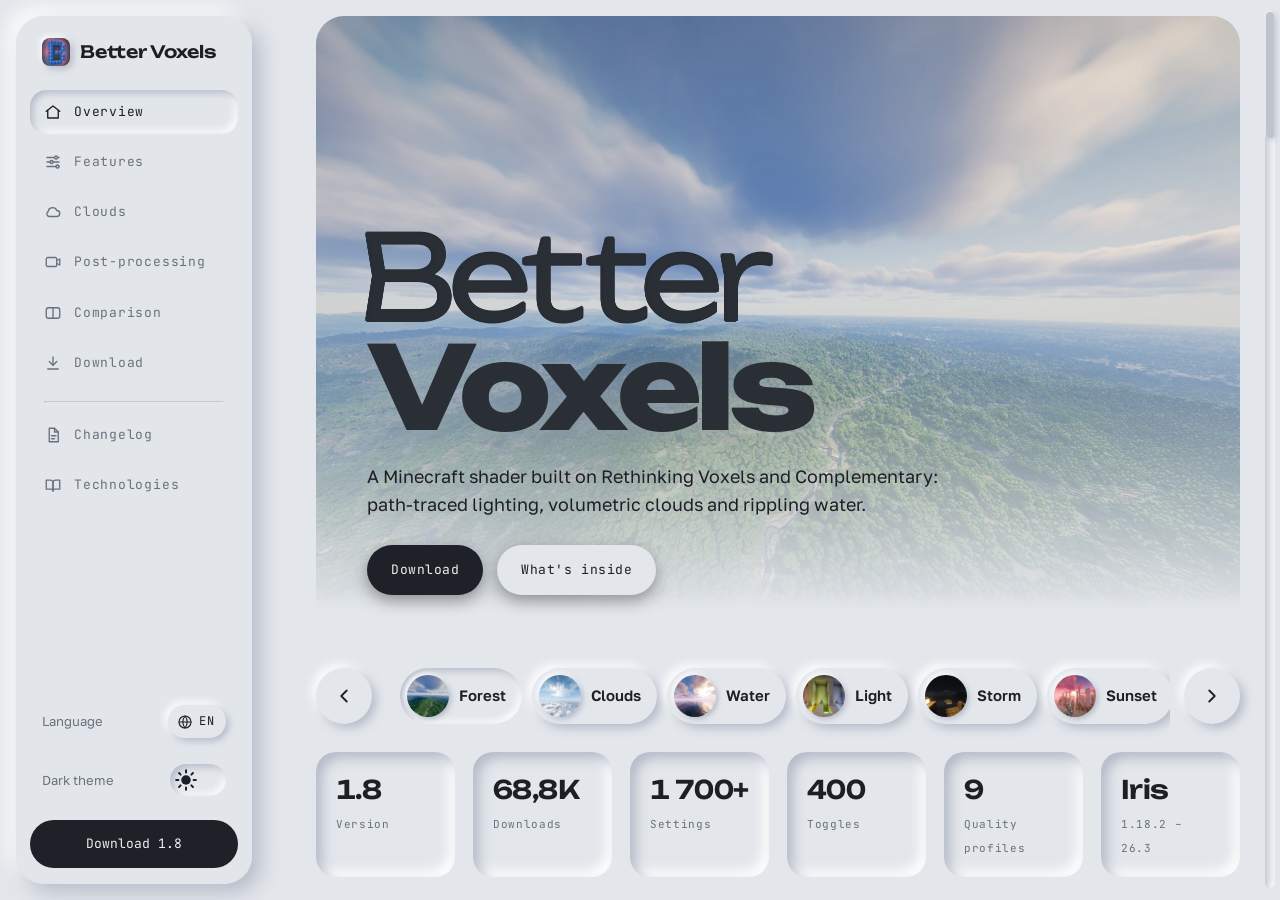
==== index.html @ 199f3e43 "Better Voxels website" ====
<!doctype html>
<html lang="ru">
<head>
<meta charset="utf-8">
<meta name="viewport" content="width=device-width,initial-scale=1,viewport-fit=cover">
<script>
/* a visitor who will get a translation: hide the page until i18n.js has swapped the text (no Russian flash) */
(function(){var l='';try{l=localStorage.getItem('bv-lang')||''}catch(e){}if(!l)l=(navigator.language||'ru').slice(0,2).toLowerCase();
if(['ru','uk','be','kk'].indexOf(l)<0){document.documentElement.classList.add('i18n-wait');setTimeout(function(){document.documentElement.classList.remove('i18n-wait')},2500)}})();
</script>
<style>html.i18n-wait body{visibility:hidden}</style>
<title>Better Voxels</title>
<style>
/* phones paint a blue box on every tap (Android Chrome tap highlight); the buttons already press in, so drop it */
html{-webkit-tap-highlight-color:transparent}
*{-webkit-tap-highlight-color:transparent}body{margin:0}img{max-width:100%}[hidden]{display:none!important}</style>
<!-- fonts are self-hosted (fonts/fonts.css, latin + cyrillic woff2): Google Fonts is not always reachable for visitors -->
<link rel="preload" href="fonts/Unbounded-800-latin.woff2" as="font" type="font/woff2" crossorigin>
<link rel="preload" href="fonts/Unbounded-300-latin.woff2" as="font" type="font/woff2" crossorigin>
<link rel="stylesheet" href="fonts/fonts.css">
<link rel="stylesheet" href="i18n.css">
<style>
/* Layout: one soft clay surface; every block is pressed out of it or sunk into it, arranged like the shader's own settings menu */
:root{
  --bg:#e3e6eb;
  --hi:#ffffff;
  --lo:rgba(150,160,178,.62);
  --ink:#1c1f25;
  --ink-2:#6a717d;
  --mute:#c3c9d2;
  --title:#2a2e35;
  --solid:#1e2127;
  --solid-ink:#eef0f3;
  --deep:#1e2127;
  --deep-ink:#eef0f3;
  --deep-2:#9aa1ac;
  --barbg:rgba(227,230,235,.97);
  --glow:#ffae57;
  --glow-soft:rgba(255,174,87,.7);
  --f-display:"Unbounded","Arial Black","PingFang SC","Microsoft YaHei","Noto Sans SC",system-ui,sans-serif;
  --f-body:"Golos Text","Segoe UI","PingFang SC","Microsoft YaHei","Noto Sans SC",system-ui,sans-serif;
  --f-mono:"JetBrains Mono",ui-monospace,Menlo,"PingFang SC","Microsoft YaHei",monospace;
  --g:clamp(16px,4vw,40px);
  --rad:28px;
  --io:cubic-bezier(.65,0,.35,1);
  --xo:cubic-bezier(.16,1,.3,1);
  --storm:#b9bfca;
  --bolt:#5b6cff;
  --ground:#cdd2da;
  --scrim:rgba(214,218,226,.42);
}
@media (prefers-color-scheme: dark){
  :root:not([data-theme="light"]){
    --bg:#262a31;--hi:#30353d;--lo:rgba(8,9,12,.72);--ink:#e6e8ec;--ink-2:#99a0ac;--mute:#41464f;--title:#eceef2;
    --solid:#e6e8ec;--solid-ink:#1c1f25;--deep:#191b20;--deep-ink:#e6e8ec;--deep-2:#8d94a0;--barbg:rgba(38,42,49,.97);--storm:#1a1d22;--bolt:#dfe6ff;--ground:#1b1e23;--scrim:rgba(14,16,20,.5);
    color-scheme:dark}
}
.tv-light{
  --bg:#e3e6eb;
  --hi:#ffffff;
  --lo:rgba(150,160,178,.62);
  --ink:#1c1f25;
  --ink-2:#6a717d;
  --mute:#c3c9d2;
  --title:#2a2e35;
  --solid:#1e2127;
  --solid-ink:#eef0f3;
  --deep:#1e2127;
  --deep-ink:#eef0f3;
  --deep-2:#9aa1ac;
  --barbg:rgba(227,230,235,.97);
  --glow:#ffae57;
  --glow-soft:rgba(255,174,87,.7);
  --storm:#b9bfca;
  --bolt:#5b6cff;
  --ground:#cdd2da;
  --scrim:rgba(214,218,226,.42);
  color-scheme:light}
:root[data-theme="dark"],.tv-dark{
  --bg:#262a31;--hi:#30353d;--lo:rgba(8,9,12,.72);--ink:#e6e8ec;--ink-2:#99a0ac;--mute:#41464f;--title:#eceef2;
  --solid:#e6e8ec;--solid-ink:#1c1f25;--deep:#191b20;--deep-ink:#e6e8ec;--deep-2:#8d94a0;--barbg:rgba(38,42,49,.97);--storm:#1a1d22;--bolt:#dfe6ff;--ground:#1b1e23;--scrim:rgba(14,16,20,.5);
  color-scheme:dark}
*{box-sizing:border-box}
html,body{height:100%;overflow:hidden}
.scroller{position:fixed;inset:0;overflow-x:hidden;overflow-y:auto;scrollbar-width:none;-webkit-overflow-scrolling:touch;overscroll-behavior-y:none;scroll-behavior:smooth;padding-bottom:env(safe-area-inset-bottom,0px)}
body{background:var(--bg);color:var(--ink);font-family:var(--f-body);font-size:16px;line-height:1.55;-webkit-font-smoothing:antialiased;transition:background-color .4s,color .4s}
a{color:inherit}
button{font:inherit;color:inherit}
:focus-visible{outline:2px solid var(--ink);outline-offset:4px;border-radius:12px}
.wrap{max-width:1320px;margin-inline:auto;padding-inline:var(--g)}
section{padding-block:clamp(36px,4.5vw,72px)}
#get{padding-bottom:16px}

/* surfaces */
.card{background:var(--bg);border-radius:var(--rad);padding:clamp(20px,2.6vw,30px);transition:background-color .4s;
  box-shadow:10px 10px 22px var(--lo),-10px -10px 22px var(--hi)}
.card.deep{background:var(--deep);color:var(--deep-ink)}
.card.deep .muted{color:var(--deep-2)}
.inset{box-shadow:inset 6px 6px 12px var(--lo),inset -6px -6px 12px var(--hi);background:var(--bg)}
.inset-sm{box-shadow:inset 3px 3px 7px var(--lo),inset -3px -3px 7px var(--hi)}
.raise-sm{box-shadow:5px 5px 12px var(--lo),-5px -5px 12px var(--hi);background:var(--bg)}

/* type */
.eyebrow{font-family:var(--f-mono);font-size:12px;letter-spacing:.08em;color:var(--ink-2)}
h2{margin:0;font-family:var(--f-display);font-weight:600;font-size:clamp(26px,3.4vw,42px);line-height:1.1;letter-spacing:-.025em;text-wrap:balance}
h3{margin:0;font-family:var(--f-display);font-weight:600;font-size:18px;letter-spacing:-.015em}
p{margin:0;max-width:56ch;text-wrap:pretty}
.muted{color:var(--ink-2)}
.small{font-size:14px}
.mono{font-family:var(--f-mono);font-size:12px;letter-spacing:.04em}
.head{display:grid;gap:14px;margin-bottom:clamp(28px,4vw,44px)}
.col{display:grid;gap:clamp(20px,3vw,32px);align-content:start}

/* controls */
.btn{display:inline-flex;align-items:center;gap:10px;border:0;border-radius:999px;padding:15px 24px;background:var(--bg);box-shadow:5px 5px 12px var(--lo),-5px -5px 12px var(--hi);
  font-family:var(--f-mono);font-size:13px;letter-spacing:.04em;text-decoration:none;cursor:pointer;transition:box-shadow .18s,transform .18s,background-color .4s}

.btn.solid{background:var(--solid);color:var(--solid-ink)}
.btns{display:flex;flex-wrap:wrap;gap:14px}

.switch{flex:none;position:relative;width:56px;height:32px;border:0;border-radius:999px;background:var(--bg);box-shadow:inset 3px 3px 7px var(--lo),inset -3px -3px 7px var(--hi);cursor:pointer;padding:0}
.switch::after{content:"";position:absolute;top:5px;left:5px;width:22px;height:22px;border-radius:50%;background:var(--bg);box-shadow:3px 3px 6px var(--lo),-2px -2px 5px var(--hi);transition:transform .3s cubic-bezier(.3,.7,.2,1),background .3s,box-shadow .3s}
.switch[aria-checked="true"]::after{transform:translateX(24px);background:radial-gradient(circle at 40% 40%,#fff3df,var(--glow) 70%);box-shadow:0 0 14px 2px var(--glow-soft),2px 2px 5px var(--lo)}

/* small raised icon chip (replaced the glowing dots): same clay as the feature icons, just smaller */
.pic{flex:none;display:grid;place-items:center;width:36px;height:36px;border-radius:50%;background:var(--bg);box-shadow:3px 3px 7px var(--lo),-3px -3px 7px var(--hi)}
.pic svg{width:18px;height:18px;stroke:var(--ink-2);fill:none;stroke-width:1.8;stroke-linecap:round;stroke-linejoin:round}
.point .pic{width:44px;height:44px;margin-bottom:2px}
.point .pic svg{width:21px;height:21px;stroke:var(--ink)}
.glowdot{position:relative;width:10px;height:10px;border-radius:50%;flex:none;background:radial-gradient(circle at 40% 40%,#fff3df,var(--glow) 70%);box-shadow:0 0 12px 2px var(--glow-soft)}
.glowdot.off{background:var(--mute);box-shadow:inset 2px 2px 4px var(--lo),inset -2px -2px 4px var(--hi)}

/* header */
.bar{position:fixed;z-index:20;top:calc(env(safe-area-inset-top,0px) + 12px);left:var(--g);right:calc(var(--g) + var(--sbw,0px));max-width:calc(1320px - 2 * var(--g));margin-inline:auto;
  display:flex;align-items:center;gap:14px;padding:8px 8px 8px 22px;border-radius:999px;background:var(--barbg);box-shadow:8px 8px 20px var(--lo),-8px -8px 20px var(--hi)}
.brand{font-family:var(--f-display);font-weight:600;font-size:15px;text-decoration:none;white-space:nowrap}
/* brand: the BV logo as a small rounded square in front of the name */
.brand{display:inline-flex;align-items:center;gap:10px}
/* hovering the name paints it like the pack's name on the loading screen: Better dark blue, Voxels white (§1 / §f tokens) */
.bn span{transition:color .25s var(--io)}
/* "Better" takes the same bright §1 blue in both themes (the dark-theme value reads well on the light clay too) */
@media (hover:hover){ .brand:hover .b1{color:#6575ff} .brand:hover .b2{color:var(--mc-f)} }
.brand .logo{flex:none;width:28px;height:28px;border-radius:8px;box-shadow:3px 3px 7px var(--lo),-2px -2px 5px var(--hi)}
.nav{display:flex;gap:6px;margin-left:auto}
.nav a{font-family:var(--f-mono);font-size:12px;letter-spacing:.06em;text-decoration:none;color:var(--ink-2);padding:9px 14px;border-radius:999px;transition:box-shadow .25s,color .25s}
.nav a.on{color:var(--ink);box-shadow:inset 3px 3px 7px var(--lo),inset -3px -3px 7px var(--hi)}
/* hover: the item brightens to full ink and the icon steps right (no press) */
.nav a svg{transition:translate .3s var(--xo)}
@media (hover:hover){
  .nav a:not(.on):hover{color:var(--ink)}
  .nav a:hover svg{translate:2px 0}
}
.theme{display:flex;align-items:center;gap:8px}
.theme .ico{font-size:14px;line-height:1;color:var(--ink-2)}
.vpill{font-family:var(--f-mono);font-size:12px;text-decoration:none;padding:9px 14px;border-radius:999px;background:var(--solid);color:var(--solid-ink);white-space:nowrap}

/* sidebar: on wide screens the bar becomes a fixed panel on the left of the content */
.nav a svg{display:none;flex:none;width:18px;height:18px;stroke:currentColor;fill:none;stroke-width:1.8;stroke-linecap:round;stroke-linejoin:round}
.theme .theme-l{display:none;font-size:13px;color:var(--ink-2)}
@media (min-width:1100px) and (min-height:520px){
  :root{--side:236px}
  main{padding-left:calc(var(--g) + var(--side))}
  .bar{top:16px;bottom:16px;right:auto;left:16px;width:var(--side);max-width:none;margin:0;
    flex-direction:column;align-items:stretch;gap:6px;padding:22px 14px 16px;border-radius:var(--rad)}
  .brand{padding:0 12px 18px;font-size:17px}
  .nav{flex-direction:column;gap:6px;margin:0}
  /* other pages sit apart from the section links: a thin sunk divider above them */
  .nav-x{margin-top:10px;padding-top:12px;position:relative}
  .nav-x::before{content:"";position:absolute;top:0;left:14px;right:14px;height:2px;border-radius:2px;box-shadow:inset 1px 1px 2px var(--lo),inset -1px -1px 2px var(--hi)}
  .nav a{display:flex;align-items:center;gap:12px;padding:12px 14px;border-radius:16px;font-size:13px}
  .nav a svg{display:block}
  .theme{margin-top:auto;justify-content:space-between;padding:10px 12px}
  .theme .ico{display:none}
  .theme .theme-l{display:inline}
  .vpill{display:block;text-align:center;padding:14px;font-size:13px;margin-top:8px}
  .progress,.topfade{display:none}
  .hero.hero{padding-top:16px}
}

/* hero: the big cover shot with the title on it; the scenes swap on it, controls sit in its corner */
.hero{padding-top:calc(env(safe-area-inset-top,0px) + 92px);padding-bottom:0}
.screen{position:relative;min-height:min(70svh,720px);border-radius:var(--rad);overflow:hidden;display:flex;align-items:flex-end;justify-content:space-between;gap:24px;flex-wrap:wrap;
  padding:clamp(22px,4vw,56px);color:#f2f4f7;background:var(--bg)}
.screen .layer{position:absolute;inset:0;background-size:cover;background-position:center;opacity:0;transition:opacity .9s var(--io);-webkit-mask-image:linear-gradient(to bottom,#000 calc(100% - var(--rad) - 24px),transparent calc(100% - var(--rad) - 2px));mask-image:linear-gradient(to bottom,#000 calc(100% - var(--rad) - 24px),transparent calc(100% - var(--rad) - 2px))}
.screen .layer.on{opacity:1}
.screen::after{content:"";position:absolute;inset:-1px;background:linear-gradient(to top,var(--bg) calc(var(--rad) + 2px),color-mix(in srgb,var(--bg) 26%,transparent) 55%,transparent);pointer-events:none}
.hero-copy{position:relative;z-index:1;max-width:760px}
.screen .btn:not(.solid){color:var(--ink)}
.title{margin:0 0 clamp(14px,2vw,22px);font-family:var(--f-display);font-size:clamp(40px,9vw,120px);line-height:.95;letter-spacing:-.045em}
/* hollow outline drawn around the whole letter shape, so overlapping glyph contours stay hidden */
.title .o{display:block;font-weight:300;color:transparent;--ink:var(--title);
  text-shadow:1.60px 0 0 var(--ink),1.48px .61px 0 var(--ink),1.13px 1.13px 0 var(--ink),.61px 1.48px 0 var(--ink),0 1.60px 0 var(--ink),-.61px 1.48px 0 var(--ink),-1.13px 1.13px 0 var(--ink),-1.48px .61px 0 var(--ink),-1.60px 0 0 var(--ink),-1.48px -.61px 0 var(--ink),-1.13px -1.13px 0 var(--ink),-.61px -1.48px 0 var(--ink),0 -1.60px 0 var(--ink),.61px -1.48px 0 var(--ink),1.13px -1.13px 0 var(--ink),1.48px -.61px 0 var(--ink)}
/* at this tight tracking the two t crossbars touch and the outline traces them as one bar: open the pair */
.title .o .tt{margin-left:.07em}
/* the thin B has a wider left side-bearing than the bold V: pull "Better" left so both start on one line */
.title .o{margin-left:-.07em}
.title .s{display:block;font-weight:800;color:var(--title);text-shadow:0 4px 24px var(--lo)}
.tag{font-family:var(--f-mono);font-size:12px;letter-spacing:.04em;color:#dde1e8;margin:0 0 clamp(18px,2.4vw,28px)}
.lead{font-size:clamp(16px,1.4vw,19px);margin-bottom:26px;max-width:52ch;color:var(--ink)}
.player{position:relative;z-index:1;display:flex;align-items:center;gap:12px;margin-left:auto}
.rbtn{flex:none;display:grid;place-items:center;width:56px;height:56px;border:0;padding:0;border-radius:50%;cursor:pointer;background:var(--bg);box-shadow:5px 5px 12px var(--lo),-5px -5px 12px var(--hi);transition:box-shadow .3s var(--io),background-color .5s var(--io)}
.rbtn.big{width:54px;height:54px}

.rbtn svg{width:22px;height:22px;stroke:var(--ink);fill:none;stroke-width:2;stroke-linecap:round;stroke-linejoin:round}
.rbtn .i-play{display:none}
.rbtn[aria-pressed="false"] .i-play{display:block}.rbtn[aria-pressed="false"] .i-pause{display:none}
.now{min-width:0;display:grid;gap:4px;max-width:340px;text-align:right}
.now b{font-family:var(--f-display);font-weight:600;font-size:clamp(17px,1.6vw,22px)}
.now span{font-size:14px;color:#c9ced8;white-space:nowrap;overflow:hidden;text-overflow:ellipsis}
.dots{display:none}
/* the scenes as a strip of pressed-in buttons under the cover */
.scene-row{display:flex;align-items:center;gap:14px;margin-top:clamp(14px,1.8vw,22px)}
.scene-list{flex:1;min-width:0;list-style:none;margin:-10px 0 -22px;padding:10px 14px 22px;display:flex;gap:10px;overflow-x:auto;scrollbar-width:none}
.scene-list::-webkit-scrollbar{display:none}
/* own scrollbar: the native one is hidden, a clay groove with a raised pill sits on the right edge (mouse only) */
.scroller::-webkit-scrollbar{display:none}
/* page loading line: a plain 2px line in the text colour (white in dark theme, dark in light) along the top edge.
   It creeps on its own from first paint (pure CSS), the script pulls it forward as the first-screen images arrive, then it fills and fades */
.pl{position:fixed;z-index:60;top:0;left:0;right:0;height:2px;pointer-events:none;transition:opacity .5s var(--io) .25s}
.pl i{position:absolute;inset:0;background:var(--ink);transform-origin:0 50%;transform:scaleX(.08);animation:plcreep 8s cubic-bezier(.1,.6,.3,1) forwards;transition:transform .45s var(--xo)}
@keyframes plcreep{to{transform:scaleX(.85)}}
.pl.set i{animation:none}
.pl.done{opacity:0}
@media (prefers-reduced-motion:reduce){ .pl i{animation:none;transform:scaleX(.5)} }
.sbar{position:fixed;z-index:25;top:12px;bottom:12px;right:5px;width:10px;border-radius:999px;cursor:pointer;
  box-shadow:inset 2px 2px 4px var(--lo),inset -2px -2px 4px var(--hi);opacity:.75;transition:opacity .4s var(--io),width .3s var(--xo)}
.sbar i{position:absolute;left:1px;right:1px;top:0;height:40px;border-radius:999px;background:color-mix(in srgb,var(--ink-2) 40%,var(--bg));will-change:transform;
  box-shadow:2px 2px 5px var(--lo),-1px -1px 3px var(--hi);transition:background-color .5s var(--io)}
.sbar:hover,.sbar.on,.sbar.drag{opacity:1}
.sbar.drag{cursor:grabbing}
.sbar:hover i,.sbar.drag i{background:color-mix(in srgb,var(--ink-2) 65%,var(--bg))}
@media (hover:none),(pointer:coarse){ .sbar{display:none} }
.scene-list li{flex:1 1 auto}
.scene{display:flex;align-items:center;gap:10px;width:100%;border:0;border-radius:999px;padding:7px 16px 7px 7px;background:var(--bg);cursor:pointer;text-align:left;
  box-shadow:4px 4px 10px var(--lo),-4px -4px 10px var(--hi);transition:box-shadow .3s var(--io),background-color .5s var(--io)}

.scene .th{flex:none;width:42px;height:42px;border-radius:50%;background-size:cover;background-position:center;box-shadow:2px 2px 5px var(--lo),-2px -2px 5px var(--hi)}
.scene .t{min-width:0}
.scene .t strong{display:block;font-weight:600;font-size:15px;white-space:nowrap}

/* shots: a screenshot frame sunk into the clay; until a real shot is set it is a labelled placeholder */
.shot{position:relative;border-radius:22px;overflow:hidden;background-color:var(--bg);background-position:center;background-size:cover;background-repeat:no-repeat;
  box-shadow:inset 6px 6px 14px var(--lo),inset -6px -6px 14px var(--hi)}
.shot:not(.has-img)::before{content:"";position:absolute;inset:0;pointer-events:none;background:radial-gradient(120% 90% at 18% 0%,var(--hi),transparent 62%);opacity:.45}
.shot-cap{position:absolute;z-index:1;right:16px;top:14px;font-family:var(--f-mono);font-size:11px;letter-spacing:.06em;color:var(--ink-2);pointer-events:none}
.shot.has-img .shot-cap{display:none}
.shot.has-img{box-shadow:none}

/* numbers strip */
.stats{display:grid;grid-template-columns:repeat(6,minmax(0,1fr));gap:clamp(12px,1.6vw,18px);margin-top:clamp(18px,2.4vw,28px)}
.stat{padding:18px 20px;border-radius:20px}
.stat b{display:block;font-family:var(--f-display);font-weight:600;font-size:clamp(20px,2vw,26px);letter-spacing:-.02em;font-variant-numeric:tabular-nums;white-space:nowrap}
.stat > span{font-family:var(--f-mono);font-size:11px;letter-spacing:.06em;color:var(--ink-2)}

/* pills: small pressed-in labels */
.pills{display:flex;flex-wrap:wrap;gap:8px}
.pills span{font-family:var(--f-mono);font-size:12px;padding:7px 12px;border-radius:999px;box-shadow:inset 2px 2px 5px var(--lo),inset -2px -2px 5px var(--hi);color:var(--ink-2)}

/* description: an intro line, then the features as an accordion in two columns */
.intro{display:grid;grid-template-columns:minmax(0,1.7fr) minmax(0,1fr);gap:clamp(18px,3vw,40px);align-items:end;margin-bottom:clamp(24px,3vw,36px)}
.big-line{font-family:var(--f-display);font-weight:600;font-size:clamp(20px,2vw,26px);line-height:1.2;letter-spacing:-.02em}
.acc-cols{display:grid;grid-template-columns:repeat(2,minmax(0,1fr));gap:clamp(14px,1.6vw,18px);align-items:start}
.acc{display:grid;gap:clamp(14px,1.6vw,18px)}
.acc-item{border-radius:24px;background:var(--bg);box-shadow:6px 6px 14px var(--lo),-6px -6px 14px var(--hi);transition:box-shadow .35s var(--io),background-color .5s var(--io)}

.acc-btn{display:flex;align-items:center;gap:16px;width:100%;border:0;background:transparent;padding:14px 20px 14px 14px;cursor:pointer;text-align:left;border-radius:24px}
.acc-ic{flex:none;display:grid;place-items:center;width:48px;height:48px;border-radius:50%;background:var(--bg);box-shadow:4px 4px 9px var(--lo),-4px -4px 9px var(--hi)}
.acc-ic svg{width:22px;height:22px;stroke:var(--ink);fill:none;stroke-width:1.8;stroke-linecap:round;stroke-linejoin:round}
.acc-t{flex:1;min-width:0;display:grid;gap:2px}
.acc-t strong{font-family:var(--f-display);font-weight:600;font-size:16px;letter-spacing:-.01em}
.acc-t span{font-size:13px;color:var(--ink-2)}
.acc-chev{flex:none;width:18px;height:18px;stroke:var(--ink-2);fill:none;stroke-width:2;stroke-linecap:round;stroke-linejoin:round;transition:transform .35s var(--xo)}
.acc-item.open .acc-chev{transform:rotate(180deg)}
/* the user asked for a smooth open: the row height eases from 0fr to 1fr, the text fades in after it */
.acc-body{display:grid;grid-template-rows:0fr;transition:grid-template-rows .45s var(--io)}
.acc-item.open .acc-body{grid-template-rows:1fr}
.acc-in{overflow:hidden;min-height:0}
.acc-pad{padding:0 22px 20px 78px;font-size:15px;color:var(--ink-2);opacity:0;transform:translateY(-6px);transition:opacity .3s var(--io),transform .45s var(--xo)}
.acc-item.open .acc-pad{opacity:1;transform:none;transition-delay:.12s}
@keyframes accin{from{opacity:0;transform:translateY(-6px)}to{opacity:1;transform:none}}
.acc-body ul{margin:0;padding-left:18px;display:grid;gap:6px}
.acc-body .pills{margin-top:0}
/* clouds: shot and text side by side, the eight types as pressed chips, three points under it */
.split2{display:grid;grid-template-columns:minmax(0,1.15fr) minmax(0,1fr);gap:clamp(20px,3vw,40px);align-items:center}
.split2 .shot{aspect-ratio:16/9}
.split2.rev{grid-template-columns:minmax(0,1fr) minmax(0,1.15fr)}
.split-text{display:grid;gap:16px}
.cloud-more{justify-self:start}
.types{display:grid;grid-template-columns:repeat(2,minmax(0,1fr));gap:10px}
.types span{padding:10px 14px;border-radius:14px;font-size:14px;font-weight:600;box-shadow:inset 3px 3px 7px var(--lo),inset -3px -3px 7px var(--hi)}
.trio{display:grid;grid-template-columns:repeat(3,minmax(0,1fr));gap:clamp(16px,2vw,24px);margin-top:clamp(16px,2vw,24px)}
.point{display:grid;gap:10px;align-content:start}
/* post-processing: tabs in a pressed track, one panel at a time */
.post-side{display:flex;flex-direction:column;gap:16px;align-self:stretch}
.post-preview{background:#000}
.post-image{position:absolute;inset:0;width:100%;height:100%;object-fit:contain;opacity:0;transition:opacity .4s var(--io)}
.post-image.on{opacity:1}
@media(prefers-reduced-motion:reduce){.post-image{transition:none}}
.post-foot{margin-top:auto;display:grid;grid-template-columns:repeat(2,minmax(0,1fr));gap:12px}
.tabs{display:flex;flex-wrap:wrap;gap:6px;padding:6px;border-radius:22px}
.tabs button{flex:1 1 auto;border:0;background:transparent;border-radius:16px;padding:11px 14px;cursor:pointer;font-weight:600;font-size:14px;white-space:nowrap;transition:box-shadow .3s var(--io)}
.tabs button[aria-selected="true"]{background:var(--bg);box-shadow:4px 4px 9px var(--lo),-4px -4px 9px var(--hi)}
.post-panels{display:grid}
.post-panel{grid-area:1 / 1;font-size:15px;color:var(--ink-2);display:grid;gap:12px;align-content:start;opacity:0;visibility:hidden;transition:opacity .3s var(--io),visibility 0s .3s}
.post-panel.on{opacity:1;visibility:visible;transition:opacity .35s var(--io) .05s,visibility 0s}
.post-panel b{color:var(--ink)}
.post-panel ul{margin:0;padding-left:18px;display:grid;gap:6px}
.pp,.q-card{margin-top:clamp(16px,2vw,24px)}
.h-big{font-size:clamp(20px,2vw,26px)}
.q-card{display:grid;grid-template-columns:minmax(0,1.15fr) minmax(0,1fr);gap:clamp(20px,3vw,40px);align-items:center}
.q-left{display:grid;gap:12px}
.q-right{display:grid;gap:12px;grid-auto-rows:1fr;align-self:stretch}
.pp-card{display:grid;gap:12px;align-content:start}
.pp-card .shot{aspect-ratio:16/9;margin-bottom:6px}
.prof-list{display:flex;flex-wrap:wrap;gap:8px;margin:4px 0 6px}
.prof-list span{padding:8px 14px;border-radius:999px;font-size:13px;font-weight:600;box-shadow:3px 3px 7px var(--lo),-3px -3px 7px var(--hi)}
.prof-list span.def{box-shadow:inset 3px 3px 7px var(--lo),inset -3px -3px 7px var(--hi)}
.prof-list span.def::after{content:" — по умолчанию";font-weight:400;color:var(--ink-2)}
.row{display:flex;align-items:center;justify-content:space-between;gap:16px;padding:12px 16px;border-radius:18px;background:var(--bg);box-shadow:4px 4px 10px var(--lo),-4px -4px 10px var(--hi)}
.row .t{display:grid;gap:2px;min-width:0}
.row .t strong{font-weight:600;font-size:14px}
.row .t span{font-size:12px;color:var(--ink-2)}
.lic{margin-top:18px}

/* before / after: the top layer is clipped at the handle; an invisible range input does the dragging */
.cmp{position:relative;aspect-ratio:16/9;width:100%;border-radius:22px;overflow:hidden;--x:50%}
.cmp .shot{position:absolute;inset:0;border-radius:0}
.cmp-a:not(.has-img)::after{content:"";position:absolute;inset:0;background:var(--lo);opacity:.28}
.cmp-b{clip-path:inset(0 0 0 var(--x))}
.cmp-line{position:absolute;z-index:2;top:0;bottom:0;left:var(--x);width:0;pointer-events:none}
.cmp-line::before{content:"";position:absolute;top:0;bottom:0;left:-1px;width:2px;background:var(--hi);box-shadow:0 0 6px var(--lo)}
.cmp-knob{position:absolute;top:50%;left:-24px;width:48px;height:48px;margin-top:-24px;border-radius:50%;display:grid;place-items:center;background:var(--bg);box-shadow:5px 5px 12px var(--lo),-5px -5px 12px var(--hi)}
.cmp-knob svg{width:22px;height:22px;stroke:var(--ink-2);fill:none;stroke-width:2;stroke-linecap:round;stroke-linejoin:round}
.cmp-range{position:absolute;z-index:3;inset:0;width:100%;height:100%;margin:0;opacity:0;cursor:ew-resize;touch-action:pan-y}
.cmp:has(.cmp-range:focus-visible) .cmp-knob{outline:2px solid var(--ink);outline-offset:4px}
.cmp-tag{position:absolute;z-index:2;top:14px;font-family:var(--f-mono);font-size:11px;letter-spacing:.06em;padding:7px 12px;border-radius:999px;background:var(--bg);color:var(--ink-2);box-shadow:3px 3px 7px var(--lo),-3px -3px 7px var(--hi);pointer-events:none}
.cmp-tag.l{left:14px}.cmp-tag.r{right:14px}
.seg.cmp-scenes{grid-template-columns:repeat(2,1fr);min-width:0;width:max-content;flex:none}
/* the whole compare block (title row + framed slider) is as wide as a 16:9 shot that still fits the screen
   under the header and the title row, and never wider than 1200px of picture */
#compare .wrap > *{max-width:calc(min(1200px, (100svh - 400px) * 16 / 9) + 60px);margin-inline:auto}
.cmp-head{display:flex;flex-wrap:wrap;align-items:flex-end;justify-content:space-between;gap:18px 24px;margin-bottom:clamp(28px,4vw,44px)}
.cmp-head .head,.cmp-head .seg{margin-bottom:0}

/* versions + download side by side */
.duo{display:grid;grid-template-columns:minmax(0,1fr) minmax(0,1fr);gap:clamp(18px,2.4vw,28px);align-items:stretch}
.thanks{margin-top:clamp(18px,2.4vw,28px)}
/* credits: each person is a button to their GitHub (or Discord) */
.thanks .credits{grid-template-columns:repeat(5,minmax(0,1fr));gap:14px}
.credit{display:flex;align-items:center;gap:12px;height:100%;padding:12px 14px;border-radius:18px;text-decoration:none;color:var(--ink);background:var(--bg);
  box-shadow:4px 4px 10px var(--lo),-4px -4px 10px var(--hi),inset 0 0 0 transparent,inset 0 0 0 transparent;transition:box-shadow .3s var(--io),scale .2s var(--io),translate .4s var(--xo),background-color .5s var(--io)}
@media (hover:hover){ .credit:hover{translate:0 -2px} }
.credit:active{scale:.97;box-shadow:0 0 0 transparent,0 0 0 transparent,inset 3px 3px 7px var(--lo),inset -3px -3px 7px var(--hi)}
.cr-ic{flex:none;width:22px;height:22px;fill:var(--ink-2)}
.cr-t{display:grid;gap:2px;min-width:0}
.cr-t strong{font-weight:600;font-size:14px}
.cr-t span{font-size:12px;color:var(--ink-2)}

/* versions */
.seg{display:inline-grid;grid-template-columns:repeat(3,minmax(0,1fr));gap:8px;padding:8px;border-radius:999px;margin-bottom:24px;min-width:min(100%,420px)}
.seg button{border:0;background:transparent;border-radius:999px;padding:12px 18px;cursor:pointer;font-family:var(--f-display);font-weight:600;font-size:16px;font-variant-numeric:tabular-nums;transition:box-shadow .25s}
.seg button small{display:block;white-space:nowrap;font-family:var(--f-mono);font-weight:400;font-size:10px;letter-spacing:.06em;color:var(--ink-2)}
.seg button[aria-pressed="true"]{background:var(--bg);box-shadow:5px 5px 12px var(--lo),-5px -5px 12px var(--hi)}
.seg button:disabled{cursor:default;opacity:.65}
.log{list-style:none;margin:18px 0 0;padding:0;display:grid;grid-template-columns:minmax(0,1fr);gap:12px}
.log li{display:flex;gap:12px;align-items:baseline;font-size:15px}
/* "Что нового" card: the full-changelog button sits at its bottom */
#versions{display:flex;flex-direction:column}
#versions .log{margin-bottom:26px}
.version-panels{display:grid;grid-template-columns:minmax(0,1fr)}
.version-panel{grid-area:1/1;min-width:0;opacity:0;visibility:hidden;pointer-events:none;transition:opacity .28s var(--io),visibility .28s}
.version-panel.active{opacity:1;visibility:visible;pointer-events:auto}
@media(prefers-reduced-motion:reduce){.version-panel{transition:none}}
.full-log{margin-top:auto;align-self:flex-start}
.full-log svg{width:16px;height:16px;fill:none;stroke:currentColor;stroke-width:2;stroke-linecap:round;stroke-linejoin:round;transition:translate .3s var(--xo)}
@media (hover:hover){ .full-log:hover svg{translate:3px 0} }
.log li::before{content:"";flex:none;width:8px;height:8px;border-radius:50%;transform:translateY(-1px);box-shadow:inset 2px 2px 3px var(--lo),inset -1px -1px 3px var(--hi)}

/* get */
.big{font-family:var(--f-display);font-weight:800;font-size:clamp(34px,6vw,76px);line-height:1;letter-spacing:-.04em;margin:0 0 24px;color:var(--title);text-shadow:5px 5px 10px var(--lo),-4px -4px 9px var(--hi)}
.req{display:flex;flex-wrap:wrap;gap:10px;margin-bottom:26px}
.req span{font-family:var(--f-mono);font-size:12px;padding:8px 12px;border-radius:999px;box-shadow:inset 3px 3px 6px var(--lo),inset -3px -3px 6px var(--hi)}
.credits{list-style:none;margin:0;padding:0;display:grid;gap:10px}
.credits li{display:block}
/* footer: brand + three link columns on a raised card, the legal lines below a sunk divider */
.foot{margin-top:clamp(40px,6vw,72px);display:grid;gap:26px}
.ft-top{display:grid;grid-template-columns:minmax(0,1.4fr) repeat(3,minmax(0,1fr));gap:28px}
.ft-brand{display:grid;align-content:start;justify-items:start;gap:12px}
.ft-brand p{font-size:14px;color:var(--ink-2);max-width:34ch}
.ft-up{padding:10px 16px;font-size:12px}
.ft-up svg{width:15px;height:15px;fill:none;stroke:currentColor;stroke-width:2;stroke-linecap:round;stroke-linejoin:round}
.ft-col{display:grid;align-content:start;gap:4px}
.ft-col h4{margin:0 0 6px;font-family:var(--f-display);font-weight:600;font-size:14px}
.ft-col a{justify-self:start;padding:5px 0;font-size:14px;color:var(--ink-2);text-decoration:none;transition:color .25s var(--io),translate .3s var(--xo)}
@media (hover:hover){ .ft-col a:hover{color:var(--ink);translate:3px 0} }
.ft-bot{display:grid;gap:4px;padding:14px 18px;border-radius:18px;font-family:var(--f-mono);font-size:11px;letter-spacing:.03em;line-height:1.6;color:var(--ink-2);
  box-shadow:inset 3px 3px 7px var(--lo),inset -3px -3px 7px var(--hi)}

/* theme switch: circular reveal from the toggle */
.tvo{position:fixed;inset:0;z-index:9999;pointer-events:none;overflow:hidden;background:var(--bg);color:var(--ink);transform:translateZ(0);will-change:clip-path}
.tvo *,.tvo *::before,.tvo *::after{animation:none!important;transition:none!important}
.vt *,.vt *::before,.vt *::after{transition:none!important}
.vt .tk,.vt .tk *{transition:transform .55s var(--xo),opacity .3s var(--io)!important}
/* View Transitions theme switch: no default cross-fade, the new snapshot is revealed by a clip-path circle */
::view-transition-old(root),::view-transition-new(root){animation:none;mix-blend-mode:normal}
::view-transition-new(root){z-index:2}

/* header fade + progress */
.topfade{position:fixed;z-index:19;top:0;left:0;right:0;height:calc(env(safe-area-inset-top,0px) + 104px);background:linear-gradient(var(--bg) 62%,transparent);pointer-events:none;transition:background .5s var(--io)}
/* scroll progress under the top bar (phones and narrow screens): a plain line in the text colour, black in light theme, white in dark */
.progress{position:absolute;left:24px;right:24px;bottom:2px;height:2px;border-radius:2px;background:var(--ink);transform-origin:0 50%;transform:scaleX(0);opacity:.85}

/* smooth surfaces */
.card,.btn,.stat,.inset,.raise-sm,.switch,.seg button,.pills span,.req span,.shot,.cmp-knob,.cmp-tag{transition:background-color .5s var(--io),box-shadow .5s var(--io),color .5s var(--io),translate .5s var(--io)}
/* buttons: one eased lift on hover, a soft press on click */
/* hover lift through a variable (one translate) */
.btn{translate:0 var(--lift,0px);transition:background-color .5s var(--io),box-shadow .3s var(--io),color .5s var(--io),translate .4s var(--xo),scale .2s var(--io)}
@media (hover:hover){
  .btn:hover{--lift:-2px}
}
.log li{animation:li .6s var(--io) both;animation-delay:var(--d,0ms)}
@keyframes li{from{opacity:0;transform:translateY(10px)}to{opacity:1;transform:none}}


/* lamps: a small warm-lit ball with a soft, modest glow; the surface around it stays plain */
:root,.tv-light{--gh-fill:#24272d;--gh-ink:#ffffff;--lamp-glow:rgba(255,178,100,.5);--mc-f:var(--ink);--mc-1:#0000aa}
@media (prefers-color-scheme: dark){:root:not([data-theme="light"]){--gh-fill:#ffffff;--gh-ink:#1c1f25;--lamp-glow:rgba(255,170,90,.38);--mc-f:#ffffff;--mc-1:#6575ff}}
:root[data-theme="dark"],.tv-dark{--gh-fill:#ffffff;--gh-ink:#1c1f25;--lamp-glow:rgba(255,170,90,.38);--mc-f:#ffffff;--mc-1:#6575ff}
.glowdot:not(.off),.switch[aria-checked="true"]::after{
  background:radial-gradient(circle at 46% 40%,#fff6e2 0 16%,#ffe2ac 48%,#ffc67c 84%,#eba25a 100%);
  box-shadow:0 0 4px 1px rgba(255,222,170,.85),0 0 14px 4px var(--lamp-glow)}
.glowdot:not(.off){width:12px;height:12px}

/* micro-interactions */
.btn:active{scale:.97}
.switch:active::after{scale:.86}
/* theme switch knob: a black sun in light theme, a white crescent moon in dark. While the knob slides the
   rays fold away and a bite slides into the disc; everything moves by transform/opacity, same timing as the slide */
.theme-sw::after{display:none}
.tk{position:absolute;top:4px;left:4px;width:24px;height:24px;color:var(--ink);transition:transform .55s var(--xo),color .5s var(--io)}
.tk svg{display:block;width:100%;height:100%;overflow:visible}
.tk-core{fill:currentColor;transform-box:fill-box;transform-origin:center;transform:scale(.56);transition:transform .55s var(--xo)}
.tk-bite{transform-box:fill-box;transform-origin:center;transform:translate(9px,-9px) scale(.4);transition:transform .55s var(--xo)}
.tk-rays{stroke:currentColor;stroke-width:2;stroke-linecap:round;transform-box:view-box;transform-origin:12px 12px;transition:transform .55s var(--xo),opacity .3s var(--io)}
.theme-sw[aria-checked="true"] .tk{transform:translateX(24px)}
.theme-sw[aria-checked="true"] .tk-core{transform:scale(1)}
.theme-sw[aria-checked="true"] .tk-bite{transform:none}
.theme-sw[aria-checked="true"] .tk-rays{transform:rotate(-90deg) scale(.4);opacity:0}
.theme-sw:active .tk{scale:.9}
/* the reveal copy freezes every transition except this knob, which has to fly and morph inside the circle */
.tvo .tk,.tvo .tk *{transition:transform .55s var(--xo),opacity .3s var(--io),color .5s var(--io)!important}
.switch::after{transition:transform .45s var(--xo),background .3s,box-shadow .3s,scale .2s var(--io)}
.title .o,.title .s{transform-origin:0 100%}
.vpill,.brand{transition:transform .5s var(--xo)}
@media (hover:hover){ .vpill:hover{transform:translateY(-2px)} }

/* motion: surfaces press out of the clay as they enter */
/* the cover, title and numbers used to fade/slide in on load (.ld); removed at the owner's request: the first screen is shown at once */
.ld{animation:none}
@media (prefers-reduced-motion: reduce){
  .scroller{scroll-behavior:auto}
  .ld,.log li{animation:none}
  .tk,.tk *{transition:none!important}
  .acc-body,.acc-pad{transition:none}
  .pills span,.req span,.credits li{transition:none}
  .dlm-back,.dlm-card,.sel-list,.sel-list li,.sel-list li.sel-ind,.sel-btn svg,.prev{transition:none}
}

/* download: store buttons in their brand colours, and a site download dialog */
.dlbtns{display:grid;gap:14px;max-width:420px}
.dlbtns .btn{justify-content:center;padding:17px 24px}
.btn.mr{background:#1bd96a;color:#0b2416}
.btn.cf{background:#f16436;color:#ffffff}
/* big translucent service logo on the left of each download button, cut off by the bottom edge.
   isolation + z-index:-1 keeps it under the label but above the button's own fill */
.dlbtns .btn{position:relative;overflow:hidden;isolation:isolate}
.bmark{position:absolute;z-index:-1;left:9%;top:14px;width:60px;height:60px;fill:currentColor;opacity:.2;pointer-events:none}
.bm-cf{width:72px;height:72px;top:6px}
.bm-dl{top:6px}
.subbtns{margin-top:18px}
/* the three link buttons together are exactly as wide as one download button */
.subbtns{display:grid;grid-template-columns:repeat(3,minmax(0,1fr));gap:14px;max-width:420px}
.subbtns .btn{justify-content:center;padding-inline:10px}
.dlm{position:fixed;inset:0;z-index:40;display:grid;place-items:safe center;padding:var(--g);overflow-y:auto;scrollbar-width:none}
.dlm::-webkit-scrollbar{display:none}
.dlm-back{position:fixed;inset:0;background:var(--scrim);-webkit-backdrop-filter:blur(12px);backdrop-filter:blur(12px);opacity:0;transition:opacity .45s var(--xo)}
.dlm.open .dlm-back{opacity:1}
.dlm-card{position:relative;width:min(100%,560px);display:grid;gap:18px;opacity:0;transform:translateY(18px) scale(.96);transition:opacity .45s var(--xo),transform .6s var(--xo)}
.dlm.open .dlm-card{opacity:1;transform:none}
.dlm .dlm-card{box-shadow:none}
.dlm-top{display:flex;align-items:flex-start;justify-content:space-between;gap:16px}
.dlm-x{flex:none;display:grid;place-items:center;width:40px;height:40px;border:0;border-radius:50%;background:var(--bg);box-shadow:4px 4px 9px var(--lo),-4px -4px 9px var(--hi);cursor:pointer;font-size:20px;line-height:1;color:var(--ink-2)}

.pick{position:relative;display:grid;gap:18px;min-width:0}
.sel{position:static}
.sel-btn{position:relative;display:flex;align-items:center;justify-content:space-between;gap:12px;width:100%;border:0;border-radius:999px;padding:14px 20px;cursor:pointer;font-family:var(--f-display);font-weight:600;font-size:16px;font-variant-numeric:tabular-nums}
.sel-btn > span{display:flex;align-items:center;gap:10px;min-width:0}
.sel-btn small{white-space:nowrap;line-height:1;font-family:var(--f-mono);font-weight:400;font-size:11px;letter-spacing:.04em;color:var(--ink-2)}
.sel-btn svg{width:16px;height:16px;stroke:var(--ink-2);fill:none;stroke-width:2;stroke-linecap:round;stroke-linejoin:round;transition:transform .45s var(--xo)}
.sel.open .sel-btn svg{transform:rotate(180deg)}
.sel-list{position:absolute;z-index:2;left:0;right:0;top:0;bottom:0;margin:0;padding:8px;list-style:none;border-radius:22px;background:var(--bg);box-shadow:inset 3px 3px 7px var(--lo),inset -3px -3px 7px var(--hi);
  display:grid;grid-template-columns:repeat(5,minmax(0,1fr));align-content:center;gap:6px;overflow-y:auto;scrollbar-width:none;opacity:0;transform:scale(.97);pointer-events:none;transition:opacity .55s var(--xo),transform .6s var(--xo)}
.sel.open .sel-list{opacity:1;transform:none;pointer-events:auto;transition-duration:.3s,.45s}
.sel-list li{display:flex;flex-direction:column;align-items:center;justify-content:center;gap:1px;padding:8px 4px;min-height:44px;border-radius:999px;cursor:pointer;font-family:var(--f-display);font-weight:600;font-size:15px;font-variant-numeric:tabular-nums;
  opacity:0;transform:scale(.9);transition:opacity .3s var(--xo),transform .4s var(--xo),background-color .25s,color .25s;transition-delay:0ms}
.sel.open .sel-list li{opacity:1;transform:none;transition-delay:calc(var(--k,0) * 22ms),calc(var(--k,0) * 22ms),0ms,0ms}
.sel-list li{position:relative;z-index:1}
.sel-list li:hover,.sel-list:focus-visible li.hl{box-shadow:inset 1px 1px 3px var(--lo),inset -1px -1px 3px var(--hi)}
.sel-list li[aria-selected="true"]{box-shadow:none}
.sel-list li.sel-ind{position:absolute;z-index:0;left:0;top:0;min-height:0;padding:0;pointer-events:none;opacity:1;background:var(--bg);
  box-shadow:inset 4px 4px 9px var(--lo),inset -4px -4px 9px var(--hi);transition:transform .45s var(--io),background-color .5s var(--io),box-shadow .5s var(--io)}
.sel.open .sel-list li.sel-ind{transition-delay:0ms}
.sel-list.snap li.sel-ind{transition:none}
.prev{position:relative;display:flex;align-items:center;width:100%;min-width:0;border-radius:22px;overflow:hidden;min-height:132px;background:var(--bg);box-shadow:inset 3px 3px 7px var(--lo),inset -3px -3px 7px var(--hi);transition:opacity .55s var(--xo),transform .6s var(--xo),background-color .5s var(--io)}
.pick.listing .prev{opacity:0;transform:scale(.97);pointer-events:none}
.prev-img{position:absolute;inset:0;background-size:cover;background-position:center;transition:opacity .5s var(--xo)}
.prev-shade{display:none;position:absolute;inset:0;background:linear-gradient(to top,rgba(8,9,12,.82),rgba(8,9,12,.15) 55%,transparent)}
.prev-info{position:relative;width:100%;min-width:0;display:flex;align-items:center;justify-content:space-between;gap:14px;padding:18px}
.prev-text{display:grid;gap:6px;min-width:0}
.prev-downloads{display:inline-flex;align-items:center;gap:6px;justify-self:start;padding:4px 9px;margin-top:2px;border-radius:999px;font-family:var(--f-mono);font-size:10px;color:var(--ink-2);background:var(--bg);box-shadow:2px 2px 5px var(--lo),-2px -2px 5px var(--hi)}
.prev-downloads svg{width:12px;height:12px;fill:none;stroke:currentColor;stroke-width:1.8;stroke-linecap:round;stroke-linejoin:round}
.prev-downloads b{font-weight:400;color:var(--ink);font-variant-numeric:tabular-nums}
@media(min-width:761px){
  .prev{min-height:0}
  .prev-info{padding:16px 18px}
  .prev-text{gap:5px}
  .prev-downloads{margin-top:2px}
}
.mcname{font-family:var(--f-display);font-size:clamp(17px,4.4vw,24px);letter-spacing:-.01em;line-height:1.15;white-space:nowrap}
.mcname .slot{position:relative;display:inline-block;vertical-align:bottom}
.mcname .g{display:inline-block}
.mcname .g.out{position:absolute;left:0;top:0}
.mcname .mb{filter:url(#vblur)}
.prev-meta{font-family:var(--f-mono);font-size:11px;letter-spacing:.05em;color:var(--ink-2)}
.btn.prev-dl{flex:none;position:relative;isolation:isolate;overflow:hidden;display:grid;place-items:center;gap:0;background:var(--solid);color:var(--solid-ink);--dl-ok:#13b653}
.dl-ready,.dl-success{grid-area:1/1;white-space:nowrap;pointer-events:none}
.dl-ready{position:relative;z-index:0}
.dl-success{position:relative;z-index:3;color:#fff;opacity:0;transform:translateX(-150%)}
.dl-paint{position:absolute;inset:0;pointer-events:none}
.dl-paint{z-index:1}
.dl-fill{position:absolute;inset:0 -20%;background:var(--dl-ok);transform:translateX(-100%) skewX(-18deg)}
.btn.prev-dl.dl-running{cursor:wait;translate:0;scale:1}
.dl-running .dl-ready{opacity:0}
.dl-running .dl-fill{transform:translateX(0) skewX(-18deg)}
.dl-running .dl-success{opacity:1;transform:none}
.prev .mcname{--mc-1:#6575ff}
.prev.has-img .prev-shade{display:block}
.prev.has-img .prev-meta{color:#c9ced8}
.prev.has-img .btn.prev-dl{background:#ffffff;color:#14161b;box-shadow:0 6px 16px rgba(0,0,0,.35)}


/* GitHub and Discord fill with their colour from the bottom up on hover, and drain back down */
.btn.gh{--brand:var(--gh-fill);--brand-ink:var(--gh-ink)}
.btn.dc{--brand:#5865f2;--brand-ink:#ffffff}
.btn.yt{--brand:#ff0033;--brand-ink:#ffffff}
.btn.gh,.btn.dc,.btn.yt{position:relative;overflow:hidden;isolation:isolate;transition:background-color .5s var(--io),box-shadow .3s var(--io),color .125s var(--io),translate .4s var(--xo),scale .2s var(--io)}
.btn.gh::before,.btn.dc::before,.btn.yt::before{content:"";position:absolute;inset:0;z-index:-1;border-radius:inherit;background:var(--brand);transform:scaleY(0);transform-origin:50% 100%;transition:transform .125s var(--io)}
.btn.gh:hover::before,.btn.dc:hover::before,.btn.yt:hover::before,.btn.gh:focus-visible::before,.btn.dc:focus-visible::before,.btn.yt:focus-visible::before{transform:none}
.btn.gh:hover,.btn.dc:hover,.btn.yt:hover,.btn.gh:focus-visible,.btn.dc:focus-visible,.btn.yt:focus-visible{color:var(--brand-ink)}

/* pressing: every raised control sinks smoothly. Raised and pressed states share four shadow layers
   (two outer, two inset) so the shadow interpolates instead of snapping */
.btn,.dlm-x{box-shadow:5px 5px 12px var(--lo),-5px -5px 12px var(--hi),inset 0 0 0 transparent,inset 0 0 0 transparent}
.rbtn,.scene{box-shadow:4px 4px 10px var(--lo),-4px -4px 10px var(--hi),inset 0 0 0 transparent,inset 0 0 0 transparent;transition:box-shadow .3s var(--io),background-color .5s var(--io),scale .2s var(--io)}
.dlm-x{transition:box-shadow .3s var(--io),scale .2s var(--io)}
.btn:active,.rbtn:active,.dlm-x:active,.scene:active,.scene[aria-selected="true"]{box-shadow:0 0 0 transparent,0 0 0 transparent,inset 3px 3px 7px var(--lo),inset -3px -3px 7px var(--hi)}
.rbtn:active,.dlm-x:active,.scene:active{scale:.97}
.acc-item{box-shadow:6px 6px 14px var(--lo),-6px -6px 14px var(--hi),inset 0 0 0 transparent,inset 0 0 0 transparent}
.acc-item.open{box-shadow:0 0 0 transparent,0 0 0 transparent,inset 4px 4px 10px var(--lo),inset -4px -4px 10px var(--hi)}
/* coloured buttons don't sink into the clay: they just press down a little */
.btn.solid,.btn.mr,.btn.cf,.btn.prev-dl{box-shadow:5px 5px 12px var(--lo),-5px -5px 12px var(--hi)}
.btn.solid:active,.btn.mr:active,.btn.cf:active,.btn.prev-dl:active{box-shadow:2px 2px 5px var(--lo),-2px -2px 5px var(--hi)}

/* buttons lying on the cover photo: the clay's white highlight reads as a glow on a dark picture,
   so they cast a plain dark shadow instead (same four layers, so the press still eases) */
.screen .btn,.screen .btn.solid{box-shadow:0 6px 16px rgba(0,0,0,.35),0 0 0 transparent,inset 0 0 0 transparent,inset 0 0 0 transparent}
.screen .btn:active,.screen .btn.solid:active{box-shadow:0 2px 6px rgba(0,0,0,.3),0 0 0 transparent,inset 2px 2px 5px rgba(0,0,0,.18),inset 0 0 0 transparent}

/* language picker: a raised pill (globe + code) with a small clay menu; on desktop it sits in the sidebar above the theme row */
.langrow{display:flex;align-items:center;gap:8px;margin-left:auto}
.langrow + .theme{margin-left:0}
.lang-l{display:none;font-size:13px;color:var(--ink-2)}
.vp-ic{display:none;width:18px;height:18px;fill:none;stroke:currentColor;stroke-width:2;stroke-linecap:round;stroke-linejoin:round}
@media (min-width:1100px) and (min-height:520px){
  .langrow{margin:auto 0 0;justify-content:space-between;padding:10px 12px}
  .langrow + .theme{margin-top:0}
  .lang-l{display:inline}
  .bar .lang-menu{top:auto;bottom:calc(100% + 10px);transform-origin:bottom right}
}
/* layout swap on resize (class set by script for a moment): the new bar slides in */
@keyframes barDrop{from{transform:translateY(-140%);opacity:0}}
@keyframes barSide{from{transform:translateX(-120%);opacity:0}}
.bar-swap .bar{animation:barDrop .55s var(--xo)}
@media (min-width:1100px) and (min-height:520px){ .bar-swap .bar{animation:barSide .55s var(--xo)} }
@media (prefers-reduced-motion:reduce){ .bar-swap .bar{animation:none} }
/* short windows: the sidebar tightens step by step instead of running off the bottom.
   The section list may scroll inside itself as a last resort; the bottom controls always stay visible */
@media (min-width:1100px) and (min-height:520px){
  .bar .nav:not(.nav-x){flex:0 1 auto;min-height:0;overflow-y:auto;scrollbar-width:none}
  .bar .nav:not(.nav-x)::-webkit-scrollbar{display:none}
}
@media (min-width:1100px) and (min-height:520px) and (max-height:800px){
  .bar{padding:16px 12px 12px;gap:4px}
  .brand{padding:0 12px 10px}
  .nav{gap:2px}
  .nav a{padding:9px 14px}
  .nav-x{margin-top:6px;padding-top:8px}
  .langrow,.theme{padding:6px 12px}
  .vpill{padding:11px;margin-top:4px}
}
@media (min-width:1100px) and (min-height:520px) and (max-height:640px){
  .brand{font-size:15px;padding-bottom:6px}
  .brand .logo{width:24px;height:24px;border-radius:7px}
  .nav a{padding:6px 14px;font-size:12px}
  .nav a svg{width:16px;height:16px}
  .langrow,.theme{padding:3px 12px}
  .vpill{padding:9px;font-size:12px}
}

/* below the sidebar width the cover is narrower: the scene caption leaves the bottom row for the top-right corner,
   otherwise it wraps under the title and pushes the title and buttons up the shot */
@media (max-width:1100px) and (min-width:761px), (min-width:761px) and (max-height:519.98px){
  .screen .player{position:absolute;top:22px;right:22px;margin:0}
  .screen .now{text-align:right}
}
/* the old moon glyph beside the switch: the knob itself is a sun / moon now */
.theme .ico{display:none}
@media (max-width:1100px), (max-height:519.98px){
  .nav{display:none}
  .stats{grid-template-columns:repeat(3,minmax(0,1fr))}
  .thanks .credits{grid-template-columns:repeat(3,minmax(0,1fr))}
}
@media (max-width:900px){
  .duo{grid-template-columns:minmax(0,1fr)}
  .trio{grid-template-columns:minmax(0,1fr)}
  .split2,.split2.rev{grid-template-columns:minmax(0,1fr)}
  .split2.rev .shot{order:-1}
}
@media (max-width:760px){
  .card{box-shadow:7px 7px 14px var(--lo),-7px -7px 14px var(--hi)}
  .prev{aspect-ratio:auto;min-height:0}
  .prev-info{position:relative;flex-wrap:wrap}
  .btn.prev-dl{width:100%;justify-content:center;padding:12px 20px}
  .nav{display:none}
  .theme{margin-left:auto}
  .theme .ico{display:none}
  .stats{grid-template-columns:repeat(2,minmax(0,1fr))}
  .screen{min-height:0;padding:22px 20px}
  .scene-list{display:flex;overflow-x:auto;scrollbar-width:none}
  .scene{flex:none;width:auto}
  .intro,.acc-cols,.split2,.split2.rev,.trio{grid-template-columns:minmax(0,1fr)}
  .split2.rev .shot{order:-1}
  .q-card,.post-foot{grid-template-columns:minmax(0,1fr)}
  .acc-pad{padding:0 18px 18px 18px}
  .thanks .credits{grid-template-columns:repeat(2,minmax(0,1fr))}
}

/* ================= phone (<= 760px): its own compact layout; the desktop rules above are untouched =================
   fewer words, smaller type and spacing, secondary descriptions hidden (details stay one tap away) */
@media (max-width:760px){
  body{font-size:15px}
  section{padding-block:26px}
  .card{padding:16px;border-radius:22px}
  h2{font-size:24px;line-height:1.12}
  .head{margin-bottom:14px;gap:6px}
  .head p{font-size:14px}

  /* top bar */
  .bar{padding:6px 6px 6px 16px;gap:10px}
  .brand{font-size:14px;gap:8px}
  .brand .logo{width:24px;height:24px;border-radius:7px}
  /* the logo made the top bar wider than a phone: the pill drops its version number, gaps tighten */
  .bar{gap:8px}
  .vp-v{display:none}
  .vpill{padding:9px 12px;font-size:11px}
  /* phone bar: logo + name, language (globe only), theme, and the download pill as an icon */
  .lang-cur{display:none}
  .lang-btn{padding:9px}
  .vp-t{display:none}
  .vpill{display:grid;place-items:center;width:38px;height:38px;padding:0}
  .vp-ic{display:block}
  .topfade{height:calc(env(safe-area-inset-top,0px) + 70px)}

  /* cover: title and two buttons on the shot, the scene name as a chip in its corner */
  .hero{padding-top:calc(env(safe-area-inset-top,0px) + 74px)}
  .screen{min-height:0;aspect-ratio:4/5;padding:18px;border-radius:22px;flex-direction:column;align-items:flex-start;justify-content:flex-end;gap:0}
  .title{font-size:46px;margin-bottom:14px}
  .tag,.lead{display:none}
  .btns{gap:10px}
  .screen .btn{padding:11px 16px;font-size:12px}
  .player{position:absolute;top:14px;right:14px;margin:0}
  .now{padding:6px 12px;border-radius:999px;background:rgba(8,9,12,.45);max-width:none;text-align:left}
  .now b{font-size:12px;font-family:var(--f-body)}
  .now span{display:none}
  .scene-row{margin-top:10px;gap:0}
  .scene-row .rbtn{display:none}
  .scene-list{margin:-8px 0 -16px;padding:8px 10px 16px;gap:8px}
  .scene{padding:5px 12px 5px 5px;gap:8px}
  .scene .th{width:30px;height:30px}
  .scene .t strong{font-size:13px}

  /* numbers: three small ones per row */
  .stats{grid-template-columns:repeat(3,minmax(0,1fr));gap:8px;margin-top:10px}
  .stat{padding:9px 10px;border-radius:14px;line-height:1.3}
  .stat b{font-size:17px}
  .stat > span{display:block;font-size:9px;letter-spacing:0;white-space:nowrap;overflow:hidden;text-overflow:ellipsis}

  /* features: titles only, the detail opens on tap */
  .intro{margin-bottom:14px;gap:6px}
  .intro h2{font-size:22px}
  .big-line,.stat .long,.split-text .more{display:none}
  .acc-cols,.acc{gap:10px}
  .acc-item{border-radius:18px}
  .acc-btn{padding:10px 14px 10px 10px;gap:12px;border-radius:18px}
  .acc-ic{width:36px;height:36px}
  .acc-ic svg{width:18px;height:18px}
  .acc-t strong{font-size:14px}
  .acc-t span{display:none}
  .acc-pad{padding:0 14px 14px;font-size:14px}

  /* clouds */
  .split2{gap:14px}
  .split-text{gap:10px}
  .split-text h2{font-size:22px}
  .split-text p{font-size:14px}
  .types{gap:6px}
  .types span{padding:7px 10px;font-size:12px;border-radius:12px}
  .trio{display:none}

  /* post-processing */
  #post .head p,.post-foot,.pp .split-text p,.q-right,.q-left > p{display:none}
  .tabs{gap:4px;padding:4px;border-radius:18px}
  .tabs button{padding:8px 10px;font-size:12px;border-radius:14px}
  .post-panel:not(.on){display:none}
  .post-panel > p,.post-panel > ul{display:none}
  .post-side{gap:12px}
  .h-big{font-size:18px}
  .q-card{gap:0}
  .prof-list{gap:6px}
  .prof-list span{padding:6px 10px;font-size:12px}

  /* compare */
  #compare .head p{display:none}
  .cmp-head{gap:10px;margin-bottom:14px}
  .seg.cmp-scenes{padding:5px;gap:4px}
  .seg.cmp-scenes button{padding:8px 14px;font-size:14px}
  .cmp-tag{font-size:10px;padding:5px 9px;top:8px}
  .cmp-tag.l{left:8px}.cmp-tag.r{right:8px}
  .cmp-knob{width:38px;height:38px;left:-19px;margin-top:-19px}

  /* versions + download */
  .sel-list{display:flex;flex-wrap:wrap;justify-content:center;align-content:center;gap:6px}
  .sel-list li{flex:0 0 calc(25% - 6px)}
  .seg{width:100%;min-width:0;margin-bottom:14px;padding:5px;gap:4px}
  .seg button{padding:8px 10px;font-size:14px}
  .log{gap:8px}
  .log li{font-size:14px}
  .big{font-size:30px;margin-bottom:14px}
  .req{gap:6px;margin-bottom:14px}
  .req span{font-size:11px;padding:6px 10px}
  .dlbtns{gap:10px}
  .dlbtns .btn{padding:13px 18px}
  .subbtns{margin-top:12px}
  .subbtns{gap:10px}
  .subbtns .btn{padding:13px 6px}

  /* credits: two per row, icon and name only */
  .thanks .credits{grid-template-columns:repeat(2,minmax(0,1fr));gap:8px}
  .credit{padding:9px 12px;gap:8px;border-radius:14px}
  .cr-ic{width:18px;height:18px}
  .cr-t span{display:none}
  .cr-t strong{font-size:13px}
  .lic{font-size:12px;margin-top:12px}
  .foot{gap:18px;margin-top:20px}
  .ft-top{grid-template-columns:repeat(2,minmax(0,1fr));gap:18px 14px}
  .ft-brand{grid-column:1 / -1}
  .ft-brand p{font-size:13px}
  .ft-col a{font-size:13px;padding:4px 0}
  .ft-bot{font-size:10px;padding:12px 14px}
}
/* easter egg below the footer (overscroll-egg.js): a grass block waiting under the bottom edge */
.egg{position:fixed;left:50%;bottom:0;z-index:0;width:min(140px,29vw);height:auto;pointer-events:none;opacity:0;will-change:transform,opacity;
  filter:drop-shadow(0 18px 24px rgba(0,0,0,.35))}
#sc > main{position:relative;z-index:1}
</style>
</head>
<body>
<div class="pl" id="pl" aria-hidden="true"><i></i></div>


<div class="topfade" aria-hidden="true"></div>
<header class="bar">
  <a class="brand" href="#top"><img class="logo" src="shots/logo.webp" width="28" height="28" alt=""><span class="bn"><span class="b1">Better</span> <span class="b2">Voxels</span></span></a>
  <nav class="nav" aria-label="Разделы">
    <a href="#top"><svg viewBox="0 0 24 24" aria-hidden="true"><path d="M3 11l9-7 9 7"/><path d="M5 10v10h14V10"/></svg><span>Обзор</span></a>
    <a href="#about"><svg viewBox="0 0 24 24" aria-hidden="true"><path d="M4 6h10M18 6h2M4 12h4M12 12h8M4 18h12M20 18h0"/><circle cx="16" cy="6" r="2"/><circle cx="10" cy="12" r="2"/><circle cx="18" cy="18" r="2"/></svg><span>Возможности</span></a>
    <a href="#clouds"><svg viewBox="0 0 24 24" aria-hidden="true"><path d="M7 18h10a4 4 0 0 0 0-8 6 6 0 0 0-11.5 1.5A3.5 3.5 0 0 0 7 18z"/></svg><span>Облака</span></a>
    <a href="#post"><svg viewBox="0 0 24 24" aria-hidden="true"><rect x="3" y="6" width="14" height="12" rx="2"/><path d="M17 10l4-2v8l-4-2"/></svg><span>Постобработка</span></a>
    <a href="#compare"><svg viewBox="0 0 24 24" aria-hidden="true"><rect x="3" y="5" width="18" height="14" rx="3"/><path d="M12 5v14"/></svg><span>Сравнение</span></a>
    <a href="#get"><svg viewBox="0 0 24 24" aria-hidden="true"><path d="M12 4v11"/><path d="M7 10l5 5 5-5"/><path d="M5 20h14"/></svg><span>Скачать</span></a>
  </nav>
  <nav class="nav nav-x" aria-label="Страницы">
    <a href="changelog.html"><svg viewBox="0 0 24 24" aria-hidden="true"><path d="M7 3h7l5 5v13H7z"/><path d="M14 3v5h5"/><path d="M10 13h6M10 17h4"/></svg><span>Ченжлог</span></a>
    <a href="technologies.html"><svg viewBox="0 0 24 24" aria-hidden="true"><path d="M3 5.5h5.5A3.5 3.5 0 0 1 12 9v11a2.5 2.5 0 0 0-2.5-2.5H3z"/><path d="M21 5.5h-5.5A3.5 3.5 0 0 0 12 9v11a2.5 2.5 0 0 1 2.5-2.5H21z"/></svg><span>Технологии</span></a>
  </nav>
  <div class="langrow"><span class="lang-l">Язык</span><div data-langsel></div></div>
  <div class="theme"><span class="ico" aria-hidden="true">☾</span><span class="theme-l">Тёмная тема</span><button class="switch theme-sw" id="theme" role="switch" aria-checked="false" aria-label="Тёмная тема"><span class="tk" aria-hidden="true"><svg viewBox="0 0 24 24"><mask id="tkm"><rect width="24" height="24" fill="#fff"/><circle class="tk-bite" cx="17" cy="7" r="7.5" fill="#000"/></mask><circle class="tk-core" cx="12" cy="12" r="8.5" mask="url(#tkm)"/><g class="tk-rays"><line x1="12" y1="2.2" x2="12" y2="4.4" transform="rotate(0 12 12)"/><line x1="12" y1="2.2" x2="12" y2="4.4" transform="rotate(45 12 12)"/><line x1="12" y1="2.2" x2="12" y2="4.4" transform="rotate(90 12 12)"/><line x1="12" y1="2.2" x2="12" y2="4.4" transform="rotate(135 12 12)"/><line x1="12" y1="2.2" x2="12" y2="4.4" transform="rotate(180 12 12)"/><line x1="12" y1="2.2" x2="12" y2="4.4" transform="rotate(225 12 12)"/><line x1="12" y1="2.2" x2="12" y2="4.4" transform="rotate(270 12 12)"/><line x1="12" y1="2.2" x2="12" y2="4.4" transform="rotate(315 12 12)"/></g></svg></span></button></div>
  <a class="vpill" href="#get" aria-label="Скачать 1.8"><svg class="vp-ic" viewBox="0 0 24 24" aria-hidden="true"><path d="M12 4v11M7 10l5 5 5-5M5 20h14"/></svg><span class="vp-t">Скачать</span><span class="vp-v"> 1.8</span></a>
  <span class="progress" id="prog" aria-hidden="true"></span>
</header>

<div class="sbar" id="sbar" aria-hidden="true"><i id="sbThumb"></i></div>
<div class="scroller" id="sc">
<main>
  <section class="hero" id="top">
    <div class="wrap">
      <div class="screen ld" id="screen" style="--i:0">
        <span class="layer on" style="background-image:url('shots/cover.webp')"></span><span class="layer"></span>
        <div class="hero-copy">
          <h1 class="title"><span class="o ld" style="--i:1">Bet<span class="tt">t</span>er</span><span class="s ld" style="--i:2">Voxels</span></h1>
          <div class="ld" style="--i:3">
            <p class="lead">Шейдер для Minecraft на основе Rethinking Voxels и Complementary: освещение с трассировкой путей, объёмные облака и вода с рябью.</p>
            <div class="btns">
              <a class="btn solid" href="#get">Скачать</a>
              <a class="btn" href="#about">Что внутри</a>
            </div>
          </div>
        </div>
      </div>
      <div class="scene-row">
        <button class="rbtn" type="button" id="scPrev" aria-label="Предыдущая сцена"><svg viewBox="0 0 24 24"><path d="M15 6l-6 6 6 6"/></svg></button>
      <ul class="scene-list" role="listbox" aria-label="Сцены">
        <li><button class="scene" type="button" role="option" aria-selected="true" data-k="0"><span class="th" style="background-image:url('shots/th/cover.webp')"></span><span class="t"><strong>Лес</strong></span></button></li>
        <li><button class="scene" type="button" role="option" aria-selected="false" data-k="1"><span class="th" style="background-image:url('shots/th/clouds.webp')"></span><span class="t"><strong>Облака</strong></span></button></li>
        <li><button class="scene" type="button" role="option" aria-selected="false" data-k="2"><span class="th" style="background-image:url('shots/th/water.webp')"></span><span class="t"><strong>Вода</strong></span></button></li>
        <li><button class="scene" type="button" role="option" aria-selected="false" data-k="3"><span class="th" style="background-image:url('shots/th/light.webp')"></span><span class="t"><strong>Свет</strong></span></button></li>
        <li><button class="scene" type="button" role="option" aria-selected="false" data-k="4"><span class="th" style="background-image:url('shots/th/storm.webp')"></span><span class="t"><strong>Гроза</strong></span></button></li>
        <li><button class="scene" type="button" role="option" aria-selected="false" data-k="5"><span class="th" style="background-image:url('shots/th/sunset.webp')"></span><span class="t"><strong>Закат</strong></span></button></li>
        <li><button class="scene" type="button" role="option" aria-selected="false" data-k="6"><span class="th" style="background-image:url('shots/th/distance.webp')"></span><span class="t"><strong>Дальность</strong></span></button></li>
        <li><button class="scene" type="button" role="option" aria-selected="false" data-k="7"><span class="th" style="background-image:url('shots/th/atmosphere.webp')"></span><span class="t"><strong>Туман</strong></span></button></li>
      </ul>
        <button class="rbtn" type="button" id="scNext" aria-label="Следующая сцена"><svg viewBox="0 0 24 24"><path d="M9 6l6 6-6 6"/></svg></button>
      </div>
      <div class="stats ld" style="--i:4">
<!--STATS-->        <div class="stat inset"><b>1.8</b><span>Версия</span></div>
        <div class="stat inset"><b id="dl">68,8K</b><span>Загрузок</span></div>
        <div class="stat inset"><b><span data-count="1700">1 700</span>+</b><span>Настроек</span></div>
        <div class="stat inset"><b><span data-count="400">400</span></b><span>Переключателей</span></div>
        <div class="stat inset"><b>9</b><span>Профилей<span class="long"> качества</span></span></div>
        <div class="stat inset"><b>Iris</b><span>1.18.2 – 26.3</span></div>
<!--/STATS-->
      </div>
    </div>
  </section>

  <section id="about">
    <div class="wrap">
      <div class="intro">
        <h2>Все легендарные функции, которые хотелось видеть в шейдере</h2>
        <p class="big-line muted">Собраны вместе, оптимизированы и доведены до ума.</p>
      </div>
      <div class="acc-cols">
        <div class="acc">
          <div class="acc-item">
            <button class="acc-btn" type="button" aria-expanded="false" aria-controls="acc0"><span class="acc-ic"><svg viewBox="0 0 24 24" aria-hidden="true"><circle cx="12" cy="12" r="4"/><path d="M12 2v3M12 19v3M2 12h3M19 12h3M5 5l2 2M17 17l2 2M5 19l2-2M17 7l2-2"/></svg></span><span class="acc-t"><strong>Воксельное глобальное освещение</strong><span>Свет с трассировкой путей</span></span><svg class="acc-chev" viewBox="0 0 24 24" aria-hidden="true"><path d="M6 9l6 6 6-6"/></svg></button>
            <div class="acc-body" id="acc0"><div class="acc-in"><div class="acc-pad"><p>Свет отскакивает от поверхностей и окрашивается их цветом. Трассировка путей настроена так, чтобы работать на Iris.</p></div></div></div>
          </div>
          <div class="acc-item">
            <button class="acc-btn" type="button" aria-expanded="false" aria-controls="acc1"><span class="acc-ic"><svg viewBox="0 0 24 24" aria-hidden="true"><path d="M7 18h10a4 4 0 0 0 0-8 6 6 0 0 0-11.5 1.5A3.5 3.5 0 0 0 7 18z"/></svg></span><span class="acc-t"><strong>Облака Nubis Extended</strong><span>Своя технология облаков, бета</span></span><svg class="acc-chev" viewBox="0 0 24 24" aria-hidden="true"><path d="M6 9l6 6 6-6"/></svg></button>
            <div class="acc-body" id="acc1" inert><div class="acc-in"><div class="acc-pad"><p>Облака на основе Nubis 2017, Nubis Cubed и других статей, с физикой, которая решает, где облаку появиться.</p></div></div></div>
          </div>
          <div class="acc-item">
            <button class="acc-btn" type="button" aria-expanded="false" aria-controls="acc2"><span class="acc-ic"><svg viewBox="0 0 24 24" aria-hidden="true"><path d="M4 6h10M18 6h2M4 12h4M12 12h8M4 18h12M20 18h0"/><circle cx="16" cy="6" r="2"/><circle cx="10" cy="12" r="2"/><circle cx="18" cy="18" r="2"/></svg></span><span class="acc-t"><strong>Полностью модульный</strong><span>1 700 слайдеров и 400 переключателей</span></span><svg class="acc-chev" viewBox="0 0 24 24" aria-hidden="true"><path d="M6 9l6 6 6-6"/></svg></button>
            <div class="acc-body" id="acc2" inert><div class="acc-in"><div class="acc-pad"><p>Больше 1 700 слайдеров и 400 переключателей в 12 вкладках. Любой эффект можно перенастроить или выключить прямо в меню шейдера.</p></div></div></div>
          </div>
          <div class="acc-item">
            <button class="acc-btn" type="button" aria-expanded="false" aria-controls="acc3"><span class="acc-ic"><svg viewBox="0 0 24 24" aria-hidden="true"><path d="M3 20l6-10 4 6 3-4 5 8z"/><circle cx="17" cy="6" r="2"/></svg></span><span class="acc-t"><strong>Атмосфера по биомам</strong><span>Свой туман у 64 биомов</span></span><svg class="acc-chev" viewBox="0 0 24 24" aria-hidden="true"><path d="M6 9l6 6 6-6"/></svg></button>
            <div class="acc-body" id="acc3" inert><div class="acc-in"><div class="acc-pad"><p>У каждого из 64 биомов свой цвет тумана, цвет и сила лучей света. На границах биомов цвета плавно перетекают, а при желании эффект доходит и до неба.</p></div></div></div>
          </div>
          <div class="acc-item">
            <button class="acc-btn" type="button" aria-expanded="false" aria-controls="acc4"><span class="acc-ic"><svg viewBox="0 0 24 24" aria-hidden="true"><path d="M3 17h18"/><path d="M7 17a5 5 0 0 1 10 0"/><path d="M12 7v2M5 10l1.5 1.5M19 10l-1.5 1.5"/></svg></span><span class="acc-t"><strong>Плавная смена времени суток</strong><span>Рассвет и закат без ступенек</span></span><svg class="acc-chev" viewBox="0 0 24 24" aria-hidden="true"><path d="M6 9l6 6 6-6"/></svg></button>
            <div class="acc-body" id="acc4" inert><div class="acc-in"><div class="acc-pad"><p>Тени, облака, звёзды, туманность и северное сияние живут по одним плавным часам, поэтому ничего не отстаёт и не перескакивает.</p></div></div></div>
          </div>
        </div>
        <div class="acc">
          <div class="acc-item">
            <button class="acc-btn" type="button" aria-expanded="false" aria-controls="acc5"><span class="acc-ic"><svg viewBox="0 0 24 24" aria-hidden="true"><path d="M7 14h10a4 4 0 0 0 0-8 6 6 0 0 0-11.5 1.5A3.5 3.5 0 0 0 7 14z"/><path d="M9 17l-1 3M13 17l-1 3M17 17l-1 3"/></svg></span><span class="acc-t"><strong>Атмосфера и погода</strong><span>Сияние, закаты, туман, сезоны, гроза</span></span><svg class="acc-chev" viewBox="0 0 24 24" aria-hidden="true"><path d="M6 9l6 6 6-6"/></svg></button>
            <div class="acc-body" id="acc5" inert><div class="acc-in"><div class="acc-pad"><ul><li>7 палитр северного сияния и 5 палитр заката, или случайный закат каждый день.</li><li>Объёмный туман, дальняя дымка, туман в пещерах и лучи света.</li><li>Времена года с осенними цветами, радуги и опция «Нет дождя над облаками».</li><li>Better Thunder: в грозу слой облаков опускается, а молнии вспыхивают внутри облаков.</li></ul></div></div></div>
          </div>
          <div class="acc-item">
            <button class="acc-btn" type="button" aria-expanded="false" aria-controls="acc6"><span class="acc-ic"><svg viewBox="0 0 24 24" aria-hidden="true"><path d="M2 18l6-8 4 5 3-3 7 6"/><path d="M2 21h20"/></svg></span><span class="acc-t"><strong>Distant Horizons и Voxy</strong><span>Дальний ландшафт выглядит так же</span></span><svg class="acc-chev" viewBox="0 0 24 24" aria-hidden="true"><path d="M6 9l6 6 6-6"/></svg></button>
            <div class="acc-body" id="acc6" inert><div class="acc-in"><div class="acc-pad"><p>Дальний ландшафт получает тот же туман, дымку, времена года, свет, тени и затенение, что и ближний.</p></div></div></div>
          </div>
          <div class="acc-item">
            <button class="acc-btn" type="button" aria-expanded="false" aria-controls="acc7"><span class="acc-ic"><svg viewBox="0 0 24 24" aria-hidden="true"><path d="M12 3l2.5 5.5L20 9l-4 4 1 6-5-3-5 3 1-6-4-4 5.5-.5z"/></svg></span><span class="acc-t"><strong>Вкладка эффектов</strong><span>11 эффектов, у каждого своя страница</span></span><svg class="acc-chev" viewBox="0 0 24 24" aria-hidden="true"><path d="M6 9l6 6 6-6"/></svg></button>
            <div class="acc-body" id="acc7" inert><div class="acc-in"><div class="acc-pad"><div class="pills"><span>Low Health</span><span>Low Oxygen</span><span>Water Plunge</span><span>Exposure Spike</span><span>Screen Rain &amp; Dirt</span><span>Lens Fogging</span><span>Light Halos</span><span>Heat Distortion</span><span>Samsung Space Zoom</span><span>Camera Motion</span><span>Smooth Beacon Ray</span></div></div></div></div>
          </div>
          <div class="acc-item">
            <button class="acc-btn" type="button" aria-expanded="false" aria-controls="acc8"><span class="acc-ic"><svg viewBox="0 0 24 24" aria-hidden="true"><path d="M2 12s4-7 10-7 10 7 10 7-4 7-10 7S2 12 2 12z"/><circle cx="12" cy="12" r="3"/></svg></span><span class="acc-t"><strong>Автоэкспозиция</strong><span>Смотрит на кадр, а не на часы</span></span><svg class="acc-chev" viewBox="0 0 24 24" aria-hidden="true"><path d="M6 9l6 6 6-6"/></svg></button>
            <div class="acc-body" id="acc8" inert><div class="acc-in"><div class="acc-pad"><p>Посмотрите на лампу — мир вокруг неё уходит в тень. Ламп больше — темнеет сильнее. Яркий день при этом остаётся как есть.</p></div></div></div>
          </div>
          <div class="acc-item">
            <button class="acc-btn" type="button" aria-expanded="false" aria-controls="acc9"><span class="acc-ic"><svg viewBox="0 0 24 24" aria-hidden="true"><path d="M2 15c2 0 2-2 4-2s2 2 4 2 2-2 4-2 2 2 4 2 2-2 4-2"/><path d="M2 19c2 0 2-2 4-2s2 2 4 2 2-2 4-2 2 2 4 2 2-2 4-2"/><path d="M12 3s4 4 4 7a4 4 0 0 1-8 0c0-3 4-7 4-7z"/></svg></span><span class="acc-t"><strong>Вода и поверхности</strong><span>Рябь, листва, POM, руды</span></span><svg class="acc-chev" viewBox="0 0 24 24" aria-hidden="true"><path d="M6 9l6 6 6-6"/></svg></button>
            <div class="acc-body" id="acc9" inert><div class="acc-in"><div class="acc-pad"><p>Реалистичная вода и интерактивная рябь, колышущаяся листва, параллакс-окклюзия, сгенерированные нормали, покрытые текстуры, светящиеся руды и обводка блока, которая повторяет текстуру, а не коробку.</p></div></div></div>
          </div>
        </div>
      </div>
    </div>
  </section>

  <section id="clouds">
    <div class="wrap">
      <div class="card split2">
        <div class="shot" data-img="shots/clouds.webp" role="img" aria-label="Облака Nubis Extended"></div>
        <div class="split-text">
          <h2>Облака Nubis Extended</h2>
          <p class="muted">Объёмные облака в небе, с физикой спавна.<span class="more"> Включены по умолчанию во всех профилях. Нижний и верхний ярусы плывут с разной скоростью, у каждого свои области облаков.</span></p>
          <div class="types" aria-label="Восемь типов облаков"><span>Кучевые</span><span>Слоисто-кучевые</span><span>Слоистые</span><span>Высококучевые</span><span>Перисто-кучевые</span><span>Перистые</span><span>Перисто-слоистые</span><span>Кучево-дождевое с наковальней</span></div>
          <a class="btn cloud-more" href="technologies.html#nubis-extended">Подробнее</a>
        </div>
      </div>
      <div class="trio">
        <div class="card point"><span class="pic" aria-hidden="true"><svg viewBox="0 0 24 24"><path d="M3 9h11a3 3 0 1 0-3-3"/><path d="M3 14h15a3 3 0 1 1-3 3"/><path d="M3 19h6"/></svg></span><h3>Живая погода</h3><p class="small muted">По небу плывут области высокого и низкого давления. Каждая ночь решает, насколько облачным будет завтра, а дождь постепенно затягивает небо.</p></div>
        <div class="card point"><span class="pic" aria-hidden="true"><svg viewBox="0 0 24 24"><path d="M7 18h10a4 4 0 0 0 0-8 6 6 0 0 0-11.5 1.5A3.5 3.5 0 0 0 7 18z"/><path d="M12 9.5v5M9.5 12h5"/></svg></span><h3>Облака растут сами</h3><p class="small muted">Температура, влажность и устойчивость решают, где появится облако. Кучевые растут с дневным теплом и тают к закату, слоистые лежат низко влажным утром.</p></div>
        <div class="card point"><span class="pic" aria-hidden="true"><svg viewBox="0 0 24 24"><circle cx="8" cy="8" r="3"/><path d="M8 2v1.5M2 8h1.5M3.8 3.8l1 1M12.2 3.8l-1 1"/><path d="M9 20h8a3.5 3.5 0 0 0 0-7 5 5 0 0 0-9.4 1.7A2.8 2.8 0 0 0 9 20z"/></svg></span><h3>Свет сквозь облака</h3><p class="small muted">Многократное рассеяние и серебряная кайма к солнцу. Тени облаков на земле и отражения в воде. Лучи маяков и молнии светятся внутри облаков.</p></div>
      </div>
    </div>
  </section>

  <section id="post">
    <div class="wrap">
      <div class="head"><h2>Постобработка</h2><p class="muted">Три страницы симуляции камеры и плёнки. Всё складывается вместе.</p></div>
      <div class="card split2 rev">
        <div class="post-side">
          <div class="tabs inset" role="tablist" aria-label="Постобработка">
            <button type="button" role="tab" id="pt0" aria-selected="true" aria-controls="pp0">BodyCam</button>
            <button type="button" role="tab" id="pt1" aria-selected="false" aria-controls="pp1">2KS</button>
            <button type="button" role="tab" id="pt2" aria-selected="false" aria-controls="pp2">Старая камера</button>
            <button type="button" role="tab" id="pt3" aria-selected="false" aria-controls="pp3">ASCII</button>
            <button type="button" role="tab" id="pt4" aria-selected="false" aria-controls="pp4">Цвет</button>
            <button type="button" role="tab" id="pt5" aria-selected="false" aria-controls="pp5">Ещё</button>
          </div>
          <div class="post-panels">
          <div class="post-panel" role="tabpanel" id="pp0" aria-labelledby="pt0"><p><b>BodyCam:</b> Эффект нательной камеры, искажение по краям и ночное видение, которое само включается, когда сцена темнеет. Режим от LoLip_p.</p><div class="pills"><span>Рыбий глаз</span><span>Искажение по краям</span><span>Ночное видение</span></div></div>
          <div class="post-panel" role="tabpanel" id="pp1" aria-labelledby="pt1" inert><p><b>2KS.</b> Вид как с видеокамеры, перенесён из шейдерпака 2KS с разрешения автора (SonicallGameX) вместе с большей частью его настроек.</p><div class="pills"><span>Вид видеокамеры</span><span>Настройки оригинала</span></div></div>
          <div class="post-panel" role="tabpanel" id="pp2" aria-labelledby="pt2" inert><p><b>Старая камера.</b> Строки развёртки, свечение люминофора, изогнутый экран, искажения плёнки, хроматическая аберрация и шум синхронизации.</p><div class="pills"><span>Развёртка</span><span>Люминофор</span><span>Изогнутый экран</span><span>Плёнка</span><span>Аберрация</span><span>Шум синхронизации</span></div></div>
          <div class="post-panel" role="tabpanel" id="pp3" aria-labelledby="pt3" inert><p><b>ASCII.</b> Весь кадр перерисовывается живой сеткой символов.</p><div class="pills"><span>Сетка символов</span><span>В реальном времени</span></div></div>
          <div class="post-panel" role="tabpanel" id="pp4" aria-labelledby="pt4" inert><ul><li>16 тонмапперов, среди них AgX со своими образами, ACES, Gran Turismo, Hable, Lottes и PBR Neutral.</li><li>Баланс белого и трёхканальный грейдинг.</li><li>Цветовые пространства до Rec.2020.</li><li>Ночное видение, которое забирает цвет из темноты.</li></ul><div class="pills"><span>AgX</span><span>ACES</span><span>Gran Turismo</span><span>Hable</span><span>Lottes</span><span>PBR Neutral</span><span>Rec.2020</span></div></div>
          <div class="post-panel" role="tabpanel" id="pp5" aria-labelledby="pt5" inert><p>Фильтры (среди них City Night), кинематографические полосы, зерно плёнки и вкладка Fun с 13 шуточными эффектами.</p><div class="pills"><span>City Night</span><span>Полосы</span><span>Зерно</span><span>Fun</span></div></div>
          </div>
          <div class="post-foot">
            <div class="row"><div class="t"><strong>Всё складывается вместе</strong><span>Режимы и цвет можно включать одновременно</span></div><span class="pic" aria-hidden="true"><svg viewBox="0 0 24 24"><path d="M12 3l9 5-9 5-9-5z"/><path d="M3 13l9 5 9-5"/></svg></span></div>
            <div class="row"><div class="t"><strong>Вкладка Fun</strong><span>13 шуточных эффектов</span></div><span class="pic" aria-hidden="true"><svg viewBox="0 0 24 24"><circle cx="12" cy="12" r="9"/><path d="M8 14.5a5 5 0 0 0 8 0"/><path d="M9 9.5h.01M15 9.5h.01"/></svg></span></div>
          </div>
        </div>
        <div class="shot post-preview has-img" id="postPreview" role="img" aria-label="Постобработка">
          <img class="post-image on" src="shots/post-bodycam.webp" alt="" aria-hidden="true" loading="lazy" decoding="async">
          <img class="post-image" src="shots/post-2ks.webp" alt="" aria-hidden="true" loading="lazy" decoding="async">
          <img class="post-image" src="shots/post-retro.webp" alt="" aria-hidden="true" loading="lazy" decoding="async">
          <img class="post-image" src="shots/post-ascii.webp" alt="" aria-hidden="true" loading="lazy" decoding="async">
          <img class="post-image" src="shots/post-colors.webp" alt="" aria-hidden="true" loading="lazy" decoding="async">
          <img class="post-image" src="shots/post-more.webp" alt="" aria-hidden="true" loading="lazy" decoding="async">
        </div>
      </div>
      <div class="card split2 pp">
        <div class="shot" data-img="shots/post-profile.webp" role="img" aria-label="Пример пост-профиля: ночная улица в тумане"></div>
        <div class="split-text">
          <h3 class="h-big">7 пост-профилей</h3>
          <p class="muted">Готовые образы в один клик, выбираются в начале меню. Каждый задаёт тонмаппер, палитру, контраст и цепочку эффектов. Они отдельны от профиля качества: как выглядит картинка и насколько тяжело работает шейдер — два разных выбора.</p>
          <div class="pills"><span>Тонмаппер</span><span>Палитра</span><span>Контраст</span><span>Цепочка эффектов</span></div>
        </div>
      </div>
      <div class="card q-card">
        <div class="q-left">
          <h3 class="h-big">Профили качества</h3>
          <p class="muted">От Potato до Ultra Max, по умолчанию High+.</p>
          <div class="prof-list"><span>Potato</span><span>Very Low</span><span>Low</span><span>Medium</span><span>High</span><span class="def">High+</span><span>Very High</span><span>Ultra</span><span>Ultra Max</span></div>
        </div>
        <div class="q-right">
          <div class="row"><div class="t"><strong>Вкладка оптимизации</strong><span>Настройки оптимизации по умолчанию нейтральны, поднимать их или нет, это ваш выбор.</span></div><span class="pic" aria-hidden="true"><svg viewBox="0 0 24 24"><path d="M4 18a8 8 0 1 1 16 0"/><path d="M12 18l4-5"/><path d="M12 18h.01"/></svg></span></div>
          <div class="row"><div class="t"><strong>Страницы настроек</strong><span>Для всего, что захочется разобрать по частям.</span></div><span class="pic" aria-hidden="true"><svg viewBox="0 0 24 24"><path d="M4 7h10M18 7h2M4 17h4M12 17h8"/><circle cx="16" cy="7" r="2"/><circle cx="10" cy="17" r="2"/></svg></span></div>
        </div>
      </div>
    </div>
  </section>

  <section id="compare">
    <div class="wrap">
      <div class="cmp-head">
        <div class="head">
          <h2>Ванилла и Better Voxels</h2>
          <p class="muted">Одна сцена без шейдера и с ним. Потяните разделитель.</p>
        </div>
        <div class="seg inset cmp-scenes" role="group" aria-label="Сцена">
          <button type="button" data-scene="city" aria-pressed="true">Город<small>ночь</small></button>
          <button type="button" data-scene="house" aria-pressed="false">Дом<small>рассвет</small></button>
        </div>
      </div>
      <div class="card">
        <div class="cmp" id="cmp">
          <div class="shot cmp-a" data-img="shots/city-vanilla.webp" role="img" aria-label="Ванилла"></div>
          <div class="shot cmp-b" data-img="shots/city-bv.webp" role="img" aria-label="Better Voxels"></div>
          <span class="cmp-tag l">Ванилла</span><span class="cmp-tag r">Better Voxels</span>
          <div class="cmp-line" aria-hidden="true"><span class="cmp-knob"><svg viewBox="0 0 24 24"><path d="M9 6l-6 6 6 6M15 6l6 6-6 6"/></svg></span></div>
          <input class="cmp-range" id="cmpRange" type="range" min="0" max="100" step="0.1" value="50" aria-label="Разделитель: ванилла слева, Better Voxels справа">
        </div>
      </div>
    </div>
  </section>

  <section id="get">
    <div class="wrap">
      <div class="duo">
        <div class="card" id="versions">
          <h3 style="margin-bottom:16px">Что нового</h3>
          <div class="seg inset" role="group" aria-label="Версия">
<!--SEG-->
            <button type="button" data-v="1.7" aria-pressed="false">1.7<small>1 сен</small></button>
            <button type="button" data-v="1.8" aria-pressed="true">1.8<small>25 сен</small></button>
            <button type="button" disabled>1.9<small>впереди</small></button>
<!--/SEG-->
          </div>
          <div class="version-panels"><div class="version-panel active">
          <h3 id="vTitle">Better Voxels <!--CUR-->1.8<!--/CUR--></h3>
          <div class="mono muted" id="vDate">25 сентября 2026</div>
          <ul class="log" id="vLog"></ul>
          </div></div>
          <a class="btn full-log" id="fullLog" href="changelog.html">Полный ченжлог<svg viewBox="0 0 24 24" aria-hidden="true"><path d="M5 12h14M13 6l6 6-6 6"/></svg></a>
        </div>
        <div class="card" id="dlcard">
          <p class="big">Better Voxels <!--CUR-->1.8<!--/CUR--></p>
          <div class="req"><!--REQ--><span>Iris</span><span>Java 1.18.2 – 1.21.x</span><span>26.1 – 26.3</span><!--/REQ--></div>
          <div class="dlbtns">
            <a class="btn mr" data-link="modrinth" href="https://modrinth.com/shader/BetterVoxels" target="_blank" rel="noopener"><svg class="bmark bm-mr" viewBox="0 0 24 24" aria-hidden="true"><path d="M12.252.004a11.78 11.768 0 0 0-8.92 3.73 11 10.999 0 0 0-2.17 3.11 11.37 11.359 0 0 0-1.16 5.169c0 1.42.17 2.5.6 3.77.24.759.77 1.899 1.17 2.529a12.3 12.298 0 0 0 8.85 5.639c.44.05 2.54.07 2.76.02.2-.04.22.1-.26-1.7l-.36-1.37-1.01-.06a8.5 8.489 0 0 1-5.18-1.8 5.34 5.34 0 0 1-1.3-1.26c0-.05.34-.28.74-.5a37.572 37.545 0 0 1 2.88-1.629c.03 0 .5.45 1.06.98l1 .97 2.07-.43 2.06-.43 1.47-1.47c.8-.8 1.48-1.5 1.48-1.52 0-.09-.42-1.63-.46-1.7-.04-.06-.2-.03-1.02.18-.53.13-1.2.3-1.45.4l-.48.15-.53.53-.53.53-.93.1-.93.07-.52-.5a2.7 2.7 0 0 1-.96-1.7l-.13-.6.43-.57c.68-.9.68-.9 1.46-1.1.4-.1.65-.2.83-.33.13-.099.65-.579 1.14-1.069l.9-.9-.7-.7-.7-.7-1.95.54c-1.07.3-1.96.53-1.97.53-.03 0-2.23 2.48-2.63 2.97l-.29.35.28 1.03c.16.56.3 1.16.31 1.34l.03.3-.34.23c-.37.23-2.22 1.3-2.84 1.63-.36.2-.37.2-.44.1-.08-.1-.23-.6-.32-1.03-.18-.86-.17-2.75.02-3.73a8.84 8.839 0 0 1 7.9-6.93c.43-.03.77-.08.78-.1.06-.17.5-2.999.47-3.039-.01-.02-.1-.02-.2-.03Zm3.68.67c-.2 0-.3.1-.37.38-.06.23-.46 2.42-.46 2.52 0 .04.1.11.22.16a8.51 8.499 0 0 1 2.99 2 8.38 8.379 0 0 1 2.16 3.449 6.9 6.9 0 0 1 .4 2.8c0 1.07 0 1.27-.1 1.73a9.37 9.369 0 0 1-1.76 3.769c-.32.4-.98 1.06-1.37 1.38-.38.32-1.54 1.1-1.7 1.14-.1.03-.1.06-.07.26.03.18.64 2.56.7 2.78l.06.06a12.07 12.058 0 0 0 7.27-9.4c.13-.77.13-2.58 0-3.4a11.96 11.948 0 0 0-5.73-8.578c-.7-.42-2.05-1.06-2.25-1.06Z"/></svg>Скачать с Modrinth</a>
            <a class="btn cf" data-link="curseforge" href="https://www.curseforge.com/minecraft/shaders/bettervoxels" target="_blank" rel="noopener"><svg class="bmark bm-cf" viewBox="0 0 24 24" aria-hidden="true"><path d="M18.326 9.2145S23.2261 8.4418 24 6.1882h-7.5066V4.4H0l2.0318 2.3576V9.173s5.1267-.2665 7.1098 1.2372c2.7146 2.516-3.053 5.917-3.053 5.917L5.0995 19.6c1.5465-1.4726 4.494-3.3775 9.8983-3.2857-2.0565.65-4.1245 1.6651-5.7344 3.2857h10.9248l-1.0288-3.2726s-7.918-4.6688-.8336-7.1127z"/></svg>Скачать с CurseForge</a>
            <button class="btn solid" type="button" id="openDl" aria-haspopup="dialog"><svg class="bmark bm-dl" viewBox="0 0 24 24" aria-hidden="true"><path d="M10.2 2h3.6c.4 0 .7.3.7.7V10h3.4c.6 0 .9.7.5 1.2l-5.9 6.3c-.3.3-.7.3-1 0l-5.9-6.3c-.4-.5-.1-1.2.5-1.2h3.4V2.7c0-.4.3-.7.7-.7zM2.5 15.5c0-.6.4-1 1-1h1.4c.6 0 1 .4 1 1v3.2h12.2v-3.2c0-.6.4-1 1-1h1.4c.6 0 1 .4 1 1v5.5c0 .6-.4 1-1 1H3.5c-.6 0-1-.4-1-1z"/></svg>Скачать с сайта</button>
          </div>
          <div class="btns subbtns">
            <a class="btn gh" data-link="github" href="https://github.com/FASTDROPX/BetterVoxels" target="_blank" rel="noopener">GitHub</a>
            <a class="btn dc" data-link="discord" href="https://discord.gg/GTtgFJw2P4" target="_blank" rel="noopener">Discord</a>
            <a class="btn yt" data-link="youtube" href="https://youtube.com/@bettervoxels" target="_blank" rel="noopener">YouTube</a>
          </div>
        </div>
      </div>
      <div class="card thanks">
        <h3 style="margin-bottom:16px">Благодарности</h3>
        <ul class="credits">
<!--CREDITS-->          <li><a class="credit" href="https://github.com/gri573" target="_blank" rel="noopener" aria-label="gri573, Rethinking Voxels, GitHub"><svg class="cr-ic" viewBox="0 0 24 24" aria-hidden="true"><path d="M12 .5C5.65.5.5 5.65.5 12a11.5 11.5 0 0 0 7.86 10.92c.58.1.79-.25.79-.56v-2c-3.2.7-3.88-1.37-3.88-1.37-.52-1.33-1.28-1.69-1.28-1.69-1.05-.72.08-.7.08-.7 1.16.08 1.77 1.2 1.77 1.2 1.03 1.77 2.7 1.26 3.36.96.1-.75.4-1.26.73-1.55-2.55-.29-5.24-1.28-5.24-5.69 0-1.26.45-2.29 1.19-3.1-.12-.29-.52-1.46.11-3.05 0 0 .97-.31 3.17 1.18a11 11 0 0 1 5.77 0c2.2-1.49 3.17-1.18 3.17-1.18.63 1.59.23 2.76.11 3.05.74.81 1.19 1.84 1.19 3.1 0 4.42-2.7 5.4-5.26 5.68.41.36.78 1.06.78 2.14v3.17c0 .31.21.67.8.56A11.5 11.5 0 0 0 23.5 12C23.5 5.65 18.35.5 12 .5z"/></svg><span class="cr-t"><strong>gri573</strong><span>Rethinking Voxels</span></span></a></li>
          <li><a class="credit" href="https://github.com/EminGT" target="_blank" rel="noopener" aria-label="EminGT, Complementary Shaders, GitHub"><svg class="cr-ic" viewBox="0 0 24 24" aria-hidden="true"><path d="M12 .5C5.65.5.5 5.65.5 12a11.5 11.5 0 0 0 7.86 10.92c.58.1.79-.25.79-.56v-2c-3.2.7-3.88-1.37-3.88-1.37-.52-1.33-1.28-1.69-1.28-1.69-1.05-.72.08-.7.08-.7 1.16.08 1.77 1.2 1.77 1.2 1.03 1.77 2.7 1.26 3.36.96.1-.75.4-1.26.73-1.55-2.55-.29-5.24-1.28-5.24-5.69 0-1.26.45-2.29 1.19-3.1-.12-.29-.52-1.46.11-3.05 0 0 .97-.31 3.17 1.18a11 11 0 0 1 5.77 0c2.2-1.49 3.17-1.18 3.17-1.18.63 1.59.23 2.76.11 3.05.74.81 1.19 1.84 1.19 3.1 0 4.42-2.7 5.4-5.26 5.68.41.36.78 1.06.78 2.14v3.17c0 .31.21.67.8.56A11.5 11.5 0 0 0 23.5 12C23.5 5.65 18.35.5 12 .5z"/></svg><span class="cr-t"><strong>EminGT</strong><span>Complementary Shaders</span></span></a></li>
          <li><a class="credit" href="https://github.com/sixthsurge" target="_blank" rel="noopener" aria-label="SixthSurge, форма Cumulus из Photon, GitHub"><svg class="cr-ic" viewBox="0 0 24 24" aria-hidden="true"><path d="M12 .5C5.65.5.5 5.65.5 12a11.5 11.5 0 0 0 7.86 10.92c.58.1.79-.25.79-.56v-2c-3.2.7-3.88-1.37-3.88-1.37-.52-1.33-1.28-1.69-1.28-1.69-1.05-.72.08-.7.08-.7 1.16.08 1.77 1.2 1.77 1.2 1.03 1.77 2.7 1.26 3.36.96.1-.75.4-1.26.73-1.55-2.55-.29-5.24-1.28-5.24-5.69 0-1.26.45-2.29 1.19-3.1-.12-.29-.52-1.46.11-3.05 0 0 .97-.31 3.17 1.18a11 11 0 0 1 5.77 0c2.2-1.49 3.17-1.18 3.17-1.18.63 1.59.23 2.76.11 3.05.74.81 1.19 1.84 1.19 3.1 0 4.42-2.7 5.4-5.26 5.68.41.36.78 1.06.78 2.14v3.17c0 .31.21.67.8.56A11.5 11.5 0 0 0 23.5 12C23.5 5.65 18.35.5 12 .5z"/></svg><span class="cr-t"><strong>SixthSurge</strong><span>форма Cumulus из Photon</span></span></a></li>
          <li><a class="credit" href="https://github.com/SonicallGameXGit" target="_blank" rel="noopener" aria-label="SonicallGameX, режим 2KS, GitHub"><svg class="cr-ic" viewBox="0 0 24 24" aria-hidden="true"><path d="M12 .5C5.65.5.5 5.65.5 12a11.5 11.5 0 0 0 7.86 10.92c.58.1.79-.25.79-.56v-2c-3.2.7-3.88-1.37-3.88-1.37-.52-1.33-1.28-1.69-1.28-1.69-1.05-.72.08-.7.08-.7 1.16.08 1.77 1.2 1.77 1.2 1.03 1.77 2.7 1.26 3.36.96.1-.75.4-1.26.73-1.55-2.55-.29-5.24-1.28-5.24-5.69 0-1.26.45-2.29 1.19-3.1-.12-.29-.52-1.46.11-3.05 0 0 .97-.31 3.17 1.18a11 11 0 0 1 5.77 0c2.2-1.49 3.17-1.18 3.17-1.18.63 1.59.23 2.76.11 3.05.74.81 1.19 1.84 1.19 3.1 0 4.42-2.7 5.4-5.26 5.68.41.36.78 1.06.78 2.14v3.17c0 .31.21.67.8.56A11.5 11.5 0 0 0 23.5 12C23.5 5.65 18.35.5 12 .5z"/></svg><span class="cr-t"><strong>SonicallGameX</strong><span>режим 2KS</span></span></a></li>
          <li><a class="credit" href="https://t.me/LoLip_p_Community" target="_blank" rel="noopener" aria-label="LoLip_p, режим BodyCam, Telegram"><svg class="cr-ic" viewBox="0 0 24 24" aria-hidden="true"><path d="M21.9 4.3 18.6 19.9c-.2 1.1-.9 1.4-1.8.9l-5-3.7-2.4 2.3c-.3.3-.5.5-1 .5l.4-5.1 9.3-8.4c.4-.4-.1-.6-.6-.2L6 13.4 1.1 11.9c-1.1-.3-1.1-1.1.2-1.6L20.5 2.9c.9-.3 1.7.2 1.4 1.4z"/></svg><span class="cr-t"><strong>LoLip_p</strong><span>режим BodyCam</span></span></a></li>
<!--/CREDITS-->
        </ul>
      </div>
      <footer class="foot card">
        <div class="ft-top">
          <div class="ft-brand">
            <a class="brand" href="#top"><img class="logo" src="shots/logo.webp" width="28" height="28" alt="">Better Voxels</a>
            <p>Шейдерпак для Minecraft на основе Rethinking Voxels и Complementary Reimagined.</p>
            <a class="btn ft-up" href="#top"><svg viewBox="0 0 24 24" aria-hidden="true"><path d="M12 19V5M6 11l6-6 6 6"/></svg>Наверх</a>
          </div>
          <nav class="ft-col" aria-label="Проект"><h4>Проект</h4>
            <a data-link="modrinth" href="https://modrinth.com/shader/BetterVoxels" target="_blank" rel="noopener">Modrinth</a>
            <a data-link="curseforge" href="https://www.curseforge.com/minecraft/shaders/bettervoxels" target="_blank" rel="noopener">CurseForge</a>
            <a data-link="github" href="https://github.com/FASTDROPX/BetterVoxels" target="_blank" rel="noopener">Исходный код на GitHub</a>
            <a href="changelog.html">Полный ченжлог</a>
            <a href="technologies.html">Технологии</a>
          </nav>
          <nav class="ft-col" aria-label="Связь"><h4>Связь</h4>
            <a data-link="discord" href="https://discord.gg/GTtgFJw2P4" target="_blank" rel="noopener">Discord</a>
            <a data-link="youtube" href="https://youtube.com/@bettervoxels" target="_blank" rel="noopener">YouTube</a>
            <a data-link="issues" href="https://github.com/FASTDROPX/BetterVoxels/issues" target="_blank" rel="noopener">Сообщить об ошибке</a>
          </nav>
          <nav class="ft-col" aria-label="Лицензия и основа"><h4>Лицензия</h4>
            <a href="https://github.com/ComplementaryDevelopment/ComplementaryReimagined/blob/main/License.txt" target="_blank" rel="noopener">Complementary License Agreement 1.6</a>
            <a href="https://github.com/ComplementaryDevelopment/ComplementaryReimagined" target="_blank" rel="noopener">Complementary Reimagined</a>
            <a href="https://github.com/gri573" target="_blank" rel="noopener">Rethinking Voxels</a>
          </nav>
        </div>
        <div class="ft-bot">
          <span>© 2026 FastdropX, Better Voxels</span>
          <span>Распространяется по Complementary License Agreement 1.6. Исходные уведомления об авторских правах сохранены.</span>
          <span>Не является официальным продуктом Minecraft. Не одобрено Mojang или Microsoft и не связано с ними.</span>
        </div>
      </footer>
    </div>
  </section>
</main>
</div>

<svg width="0" height="0" style="position:absolute" aria-hidden="true"><filter id="vblur" x="-20%" y="-60%" width="140%" height="220%"><feGaussianBlur stdDeviation="0 2.6"/></filter></svg>
<div class="dlm" id="dlm" hidden>
  <div class="dlm-back" data-close></div>
  <div class="dlm-card card" role="dialog" aria-modal="true" aria-labelledby="dlmT">
    <div class="dlm-top">
      <div><h3 id="dlmT">Скачать с сайта</h3><div class="mono muted" style="margin-top:4px">Выберите версию шейдера</div></div>
      <button class="dlm-x" type="button" data-close aria-label="Закрыть">×</button>
    </div>
    <div class="pick">
    <div class="sel" id="sel">
      <button class="sel-btn raise-sm" type="button" id="selBtn" aria-haspopup="listbox" aria-expanded="false" aria-controls="selList"><span><span id="selVal">1.8</span><small id="selDate"></small></span><svg viewBox="0 0 24 24" aria-hidden="true"><path d="M6 9l6 6 6-6"/></svg></button>
      <ul class="sel-list" id="selList" role="listbox" tabindex="-1" aria-label="Версия"></ul>
    </div>
    <div class="prev" id="prev">
      <div class="prev-img" id="prevImg"></div>
      <div class="prev-shade"></div>
      <div class="prev-info">
        <div class="prev-text">
          <div class="mcname" id="mcName" aria-live="polite"></div>
          <div class="prev-meta" id="prevMeta">Java 1.18.2 – 26.3, Iris и Oculus</div>
          <div class="prev-downloads"><svg viewBox="0 0 24 24" aria-hidden="true"><path d="M12 3v12m-5-5 5 5 5-5M5 17v4h14v-4"/></svg><b id="prevCount" aria-live="polite">—</b><span>Загрузок</span></div>
        </div>
        <a class="btn prev-dl" id="prevDl" href="#" download><span class="dl-ready">Скачать</span><span class="dl-paint" aria-hidden="true"><span class="dl-fill"></span></span><span class="dl-success" aria-hidden="true">Успешно</span></a>
      </div>
    </div>
    </div>
  </div>
</div>

<script src="download-motion.js"></script>
<script src="motion-blur.js" defer></script>
<script src="overscroll-egg.js" defer></script>
<script>
(function(){
  var reduce = matchMedia('(prefers-reduced-motion: reduce)').matches;
  function clamp(x,a,b){ return x<a?a:x>b?b:x; }
  function onView(node, fn, th){
    if (!('IntersectionObserver' in window)) return fn();
    var o = new IntersectionObserver(function(es){ if (es[0].isIntersecting){ fn(); o.disconnect(); } }, {threshold:th||.4});
    o.observe(node);
  }

  // ---- theme switch ----
  var sc = document.getElementById('sc');
  var root = document.documentElement, tbtn = document.getElementById('theme');
  var mq = matchMedia('(prefers-color-scheme: dark)');
  try { var saved = localStorage.getItem('bv-theme'); if (saved === 'dark' || saved === 'light') root.setAttribute('data-theme', saved); } catch (e) {}
  function eff(){ var a = root.getAttribute('data-theme'); return a === 'dark' || a === 'light' ? a : (mq.matches ? 'dark' : 'light'); }
  function sync(){ tbtn.setAttribute('aria-checked', eff() === 'dark' ? 'true' : 'false'); }
  function applyTheme(n){
    root.setAttribute('data-theme', n);
    try { localStorage.setItem('bv-theme', n); } catch (e) {}
    sync();
  }
  // Telegram-style switch: a copy of the page in the new theme grows in a circle from the toggle.
  // Everything the edge crosses is split: new colours inside the circle, old colours outside.
  function freeze(src, copy){
    var running = new Set();
    if (document.getAnimations) document.getAnimations().forEach(function(a){
      var ef = a.effect; if (ef && ef.target && !ef.pseudoElement) running.add(ef.target);
    });
    var so = [src].concat(Array.prototype.slice.call(src.querySelectorAll('*')));
    var co = [copy].concat(Array.prototype.slice.call(copy.querySelectorAll('*')));
    for (var i=0; i<so.length && i<co.length; i++){
      if (!running.has(so[i])) continue;
      var cs = getComputedStyle(so[i]), st = co[i].style;
      st.transform = cs.transform; st.translate = cs.translate; st.scale = cs.scale; st.opacity = cs.opacity; st.clipPath = cs.clipPath;
    }
    var si = src.querySelectorAll('input'), ci = copy.querySelectorAll('input');
    for (var j=0; j<si.length; j++) ci[j].value = si[j].value;
  }
  // no cooldown: a click during a reveal starts the next one at once. `want` is the theme the last click asked
  // for (the DOM may not have it yet), `gen` lets only the newest reveal clean up after itself
  var want = null, gen = 0, fb = null;
  tbtn.addEventListener('click', function(){
    var n = (want || eff()) === 'dark' ? 'light' : 'dark';
    want = n; var my = ++gen;
    // an unfinished copy-reveal (fallback path) is cut short: its theme goes on now, its copy goes away
    if (fb){ fb.anim.onfinish = null; fb.anim.cancel(); fb.ov.remove(); sc.removeEventListener('scroll', fb.follow); applyTheme(fb.n); root.classList.remove('vt'); fb = null; }
    if (reduce || !Element.prototype.animate){ applyTheme(n); want = null; return; }
    var r = tbtn.getBoundingClientRect(), x = r.left + r.width/2, y = r.top + r.height/2;
    // on phones the snapshot also covers the area under the browser bars, so innerHeight is too short:
    // take the tallest known height and overshoot a little, so the edge leaves the screen while still moving
    var H = Math.max(innerHeight, document.documentElement.clientHeight, (window.visualViewport && visualViewport.height) || 0, screen.height || 0);
    var R = Math.hypot(Math.max(x, innerWidth - x), Math.max(y, H - y)) * 1.12 + 8;
    // where the browser has View Transitions: it snapshots the old theme and reveals the new one in a circle
    // on the GPU - no copy of the page, so no freeze and no jump on phones. The new side is live, so the
    // sun/moon knob still flies and morphs inside the circle (only its transitions survive the .vt freeze)
    if (document.startViewTransition){
      var vtr = document.startViewTransition(function(){ root.classList.add('vt'); applyTheme(n); });
      vtr.ready.then(function(){
        root.animate({clipPath:['circle(0px at ' + x + 'px ' + y + 'px)', 'circle(' + R + 'px at ' + x + 'px ' + y + 'px)']},
          {duration:750, easing:'cubic-bezier(.33,.7,.35,1)', pseudoElement:'::view-transition-new(root)'});
      }).catch(function(){});
      var done = function(){ if (my === gen){ root.classList.remove('vt'); want = null; } };
      vtr.finished.then(done, done);
      return;
    }
    var ov = document.createElement('div');
    ov.className = 'tvo tv-' + n; ov.setAttribute('aria-hidden', 'true');
    var mainEl = document.querySelector('main'), mainCopy = null;
    [document.querySelector('.topfade'), document.querySelector('.bar'), mainEl].forEach(function(src){
      var c = src.cloneNode(true);
      // gradients and clips get their own ids in the copy, so the copy paints them with the new theme
      Array.prototype.forEach.call(c.querySelectorAll('linearGradient[id],radialGradient[id],clipPath[id],mask[id]'), function(gr){
        var old = gr.id, nu = old + '-tv';
        gr.id = nu;
        ['fill', 'clip-path', 'mask'].forEach(function(at){
          Array.prototype.forEach.call(c.querySelectorAll('[' + at + '="url(#' + old + ')"]'), function(e){ e.setAttribute(at, 'url(#' + nu + ')'); });
        });
      });
      c.removeAttribute('id');
      Array.prototype.forEach.call(c.querySelectorAll('[id]'), function(e){ if (!/-tv$/.test(e.id)) e.removeAttribute('id'); });
      freeze(src, c);
      if (src === mainEl){
        var mr = mainEl.getBoundingClientRect();
        c.style.position = 'absolute'; c.style.left = mr.left + 'px'; c.style.top = mr.top + 'px'; c.style.width = mr.width + 'px'; c.style.margin = '0';
        mainCopy = c;
      }
      ov.appendChild(c);
    });
    var sw = ov.querySelector('.theme .switch');
    if (sw){ sw.setAttribute('aria-checked', n === 'dark' ? 'false' : 'true'); requestAnimationFrame(function(){ requestAnimationFrame(function(){ sw.setAttribute('aria-checked', n === 'dark' ? 'true' : 'false'); }); }); }
    ov.style.clipPath = 'circle(0px at ' + x + 'px ' + y + 'px)';
    document.body.appendChild(ov);
    // horizontal scrollers keep their position in the copy, otherwise the scene strip jumps inside the circle
    var sl = mainEl.querySelector('.scene-list'), cl = mainCopy && mainCopy.querySelector('.scene-list');
    if (sl && cl) cl.scrollLeft = sl.scrollLeft;
    function follow(){ mainCopy.style.top = mainEl.getBoundingClientRect().top + 'px'; }
    sc.addEventListener('scroll', follow, {passive:true});
    var anim = ov.animate({clipPath:['circle(0px at ' + x + 'px ' + y + 'px)', 'circle(' + R + 'px at ' + x + 'px ' + y + 'px)']},
      {duration:750, easing:'cubic-bezier(.33,.7,.35,1)', fill:'forwards'});
    fb = {anim:anim, ov:ov, follow:follow, n:n};
    anim.onfinish = function(){
      fb = null;
      root.classList.add('vt');
      applyTheme(n);
      requestAnimationFrame(function(){ requestAnimationFrame(function(){
        ov.remove(); sc.removeEventListener('scroll', follow);
        if (my === gen){ root.classList.remove('vt'); want = null; }
      }); });
    };
  });
  if (mq.addEventListener) mq.addEventListener('change', sync);
  new MutationObserver(sync).observe(root, {attributes:true, attributeFilter:['data-theme']});
  sync();

  function io(p){ return p<.5 ? 4*p*p*p : 1-Math.pow(-2*p+2,3)/2; }
  // exponential out: the numbers rush in and settle softly
  function expoOut(p){ return p >= 1 ? 1 : 1 - Math.pow(2, -10*p); }
  function tween(dur, fn, done){
    if (reduce){ fn(1); if (done) done(); return; }
    var t0 = performance.now();
    (function step(now){ var p = clamp((now-t0)/dur, 0, 1); fn(p); if (p < 1) requestAnimationFrame(step); else if (done) done(); })(t0);
  }

  // ---- scene viewer: the screen cross-fades between shots; it plays on its own until touched ----
  var SCN = [['cover','Лес с высоты','Дымка до горизонта и тени облаков на земле'],['clouds','Облака','Nubis Extended, восемь типов облаков'],['water','Вода','Рябь и отражения облаков'],['light','Цветной свет','Освещение с трассировкой путей'],['storm','Гроза','Ночь, дождь и свет фонаря'],['sunset','Закат','Свои палитры у каждого заката'],['distance','Дальность','Distant Horizons и Voxy'],['atmosphere','Туман','Объёмный туман и лучи света']];
  var screen = document.getElementById('screen'), layers = screen.querySelectorAll('.layer'), front = 0, scK = 0;
  var scBtns = Array.prototype.slice.call(document.querySelectorAll('.scene')), scDots = document.querySelectorAll('#scDots i');
  var scName = document.getElementById('scName'), scDesc = document.getElementById('scDesc');
  var playing = !reduce, scTimer = 0, heroSeen = true;
  function showSc(k){
    scK = (k + SCN.length) % SCN.length;
    var back = layers[1 - front];
    back.style.backgroundImage = 'url("shots/' + SCN[scK][0] + '.webp")';
    back.classList.add('on'); layers[front].classList.remove('on'); front = 1 - front;
    scBtns.forEach(function(b, j){ b.setAttribute('aria-selected', j === scK ? 'true' : 'false'); });
    Array.prototype.forEach.call(scDots, function(d, j){ d.classList.toggle('on', j === scK); });
    if (scName){ scName.textContent = SCN[scK][1]; scDesc.textContent = SCN[scK][2]; }
    // on narrow screens the list is a sideways strip: bring the chosen scene into it
    var list = scBtns[scK].closest('.scene-list');
    if (list.scrollWidth > list.clientWidth) list.scrollTo({left: scBtns[scK].parentNode.offsetLeft - 8, behavior: reduce ? 'auto' : 'smooth'});
  }
  function arm(){ clearInterval(scTimer); if (playing) scTimer = setInterval(function(){ if (heroSeen && !document.hidden) showSc(scK + 1); }, 12000); }
  function setPlay(on){ playing = on; arm(); }
  scBtns.forEach(function(b, j){ b.addEventListener('click', function(){ showSc(j); setPlay(false); }); });
  document.getElementById('scPrev').addEventListener('click', function(){ showSc(scK - 1); setPlay(false); });
  document.getElementById('scNext').addEventListener('click', function(){ showSc(scK + 1); setPlay(false); });
  if ('IntersectionObserver' in window) new IntersectionObserver(function(es){ heroSeen = es[0].isIntersecting; }).observe(screen);
  setPlay(playing);

  // ---- features accordion: one row opens at a time ----
  var accItems = Array.prototype.slice.call(document.querySelectorAll('.acc-item'));
  accItems.forEach(function(it){
    it.querySelector('.acc-btn').addEventListener('click', function(){
      var open = !it.classList.contains('open');
      accItems.forEach(function(x){ var on = x === it && open; x.classList.toggle('open', on); x.querySelector('.acc-btn').setAttribute('aria-expanded', on ? 'true' : 'false'); x.querySelector('.acc-body').inert = !on; });
      measure();
    });
  });

  // on a phone the list starts fully closed, so it is a short column of titles
  // every item starts closed (phone and desktop); the markup says so too, this only makes the bodies inert
  accItems.forEach(function(x){ x.classList.remove('open'); x.querySelector('.acc-btn').setAttribute('aria-expanded', 'false'); x.querySelector('.acc-body').inert = true; });

  // ---- post-processing tabs ----
  var pTabs = Array.prototype.slice.call(document.querySelectorAll('.tabs [role="tab"]'));
  var postPreview=document.getElementById('postPreview');
  var postImages=Array.prototype.slice.call(postPreview.querySelectorAll('.post-image')),postRequest=0;
  function showPostImage(k){
    var request=++postRequest,img=postImages[k];
    function reveal(){if(request!==postRequest)return;postImages.forEach(function(image,i){image.classList.toggle('on',i===k);});}
    if(img.complete&&img.naturalWidth)reveal();
    else if(img.decode)img.decode().then(reveal,function(){});
    else img.addEventListener('load',reveal,{once:true});
  }
  function showTab(k){
    showPostImage(k);
    pTabs.forEach(function(t, j){ t.setAttribute('aria-selected', j === k ? 'true' : 'false'); t.tabIndex = j === k ? 0 : -1; var pn = document.getElementById('pp' + j); pn.classList.toggle('on', j === k); pn.inert = j !== k; });
  }
  pTabs.forEach(function(t, k){
    t.addEventListener('click', function(){ showTab(k); });
    t.addEventListener('keydown', function(e){
      if (e.key === 'ArrowRight' || e.key === 'ArrowLeft'){ e.preventDefault(); var n = (k + (e.key === 'ArrowRight' ? 1 : -1) + pTabs.length) % pTabs.length; showTab(n); pTabs[n].focus(); }
    });
  });
  showTab(0);

  // ---- count-ups for the numbers strip ----
  Array.prototype.forEach.call(document.querySelectorAll('[data-count]'), function(n){
    var to = +n.dataset.count; n.textContent = '0';
    onView(n, function(){ tween(900, function(p){ n.textContent = Math.round(to*expoOut(p)).toLocaleString('ru-RU'); }); }, .8);
  });
  var dl = document.getElementById('dl');
  var dlK = parseFloat(dl.textContent.replace(',', '.')) * (/K/i.test(dl.textContent) ? 1000 : 1);
  var dlFinished = false, versionDownloads = {};
  function formatDownloads(n){ return n >= 1000 ? (n / 1000).toFixed(1).replace('.', ',') + 'K' : Math.round(n).toLocaleString('ru-RU'); }
  function updateDownloads(n){
    if (typeof n !== 'number' || !isFinite(n) || n < 0) return;
    dlK = n;
    if (dlFinished) dl.textContent = formatDownloads(dlK);
  }
  // the live count: our server sums Modrinth + CurseForge + downloads from this site (/api/downloads);
  // without that server (a plain preview) it asks Modrinth's public API; if both fail the stored number stays
  // GitHub Pages copy (pages_build.py): no server here. Older versions keep the numbers from the
  // admin's statistics at build time; LIVE versions and the project total come from Modrinth's API.
  var BAKED = {"versions": {"1.0": 1919, "1.1": 3420, "1.2": 798, "1.3": 2761, "1.4": 2619, "1.5": 2506, "1.6": 3750}, "extra": 5997, "live": ["1.7", "1.8"], "project": "BetterVoxels"};
  (function(){ for (var v in BAKED.versions) versionDownloads[v] = {total: BAKED.versions[v], ready: true}; })();
  function loadDownloads(){
    if (!window.fetch) return;
    var api = 'https://api.modrinth.com/v2/project/' + BAKED.project;
    fetch(api).then(function(r){ return r.ok ? r.json() : null; }).then(function(d){
      if (d) updateDownloads(d.downloads + BAKED.extra);
    }).catch(function(){});
    fetch(api + '/version').then(function(r){ return r.ok ? r.json() : null; }).then(function(list){
      if (!list) return;
      for (var i = 0; i < list.length; i++)
        if (BAKED.live.indexOf(list[i].version_number) >= 0)
          versionDownloads[list[i].version_number] = {total: list[i].downloads, ready: true};
      updatePreviewCount();
    }).catch(function(){});
  }
  loadDownloads();

  // ---- statistics: a tap on Modrinth / CurseForge and a download from this site are counted by our server.
  // No cookies, nothing personal is sent: just which button and which version ----
  var CURV = /*CURV2*/"1.8"/*/CURV2*/;
  function track(k, v){
    try {
      var body = JSON.stringify({k: k, v: v || CURV});
      void body;   // GitHub Pages copy: no statistics server
      if (k === 'download') setTimeout(function(){ loadDownloads(0); }, 500);
    } catch (e) {}
  }
  document.addEventListener('click', function(e){
    var a = e.target.closest && e.target.closest('a[data-link="modrinth"],a[data-link="curseforge"]');
    if (a) track(a.getAttribute('data-link'));
  });
  onView(dl, function(){ tween(900, function(p){ dl.textContent = formatDownloads(dlK*expoOut(p)); }, function(){ dlFinished = true; dl.textContent = formatDownloads(dlK); }); }, .6);

  // ---- shots: a frame with data-img shows that screenshot once it is near the screen; empty keeps the placeholder ----
  Array.prototype.forEach.call(document.querySelectorAll('.shot[data-img]'), function(sh){
    var url = sh.getAttribute('data-img'); if (!url) return;
    onView(sh, function(){ sh.style.backgroundImage = 'url("' + url + '")'; sh.classList.add('has-img'); }, .01);
  });

  // ---- before / after: the range input sets where the top shot is clipped ----
  var cmp = document.getElementById('cmp'), cmpRange = document.getElementById('cmpRange');
  function setCmp(){ cmp.style.setProperty('--x', cmpRange.value + '%'); }
  cmpRange.addEventListener('input', setCmp);
  setCmp();
  var cmpA = cmp.querySelector('.cmp-a'), cmpB = cmp.querySelector('.cmp-b');
  var sceneBtns = Array.prototype.slice.call(document.querySelectorAll('.cmp-scenes button'));
  function showScene(name){
    sceneBtns.forEach(function(b){ b.setAttribute('aria-pressed', b.dataset.scene === name ? 'true' : 'false'); });
    [[cmpA, 'vanilla'], [cmpB, 'bv']].forEach(function(x){
      var url = 'shots/' + name + '-' + x[1] + '.webp';
      x[0].setAttribute('data-img', url); x[0].style.backgroundImage = 'url("' + url + '")'; x[0].classList.add('has-img');
    });
  }
  sceneBtns.forEach(function(b){ b.addEventListener('click', function(){ showScene(b.dataset.scene); }); });
  // warm the other scene once the slider is near, so switching doesn't flash an empty frame
  onView(cmp, function(){ ['house-vanilla', 'house-bv'].forEach(function(n){ new Image().src = 'shots/' + n + '.webp'; }); }, .01);

  // ---- versions ----
  var V = /*WHATSNEW*/{"1.7": ["1 сентября 2026", ["Вкладка тонмаппинга с 11 кривыми", "Режим камеры 2KS", "Новая автоэкспозиция по содержимому кадра", "Семь палитр северного сияния", "Опция «Нет дождя над облаками»", "Вкладка Fun и искривление мира"]], "1.8": ["25 сентября 2026", ["Облака Nubis Extended включены по умолчанию (бета)", "Заново собранная цветокоррекция: 16 тонмапперов, грейдинг, Night Vision", "Палитры заката, дальняя дымка и поддержка Voxy", "Страницы Distant Horizons и Better Thunder", "Цвет дождя и воды по биомам, свой скайбокс", "Модовые блоки и сущности теперь светят"]]}/*/WHATSNEW*/;
  var segBtns = Array.prototype.slice.call(document.querySelectorAll('.seg button[data-v]'));
  var versionPanels=document.querySelector('.version-panels'),versionNodes={};
  var initialVersion=segBtns.filter(function(b){return b.getAttribute('aria-pressed')==='true';})[0].dataset.v;
  Object.keys(V).forEach(function(v){
    var panel=v===initialVersion?versionPanels.firstElementChild:document.createElement('div');
    panel.className='version-panel';
    if(v!==initialVersion){panel.innerHTML='<h3></h3><div class="mono muted"></div><ul class="log"></ul>';versionPanels.appendChild(panel);}
    panel.querySelector('h3').textContent='Better Voxels '+v;
    panel.querySelector('.mono').textContent=V[v][0];
    var log=panel.querySelector('.log');log.replaceChildren();
    V[v][1].forEach(function(text){var li=document.createElement('li');li.textContent=text;log.appendChild(li);});
    versionNodes[v]=panel;
  });
  function showV(v){
    segBtns.forEach(function(b){b.setAttribute('aria-pressed',b.dataset.v===v?'true':'false');});
    Object.keys(versionNodes).forEach(function(key){var panel=versionNodes[key],active=key===v;panel.classList.toggle('active',active);panel.setAttribute('aria-hidden',active?'false':'true');panel.inert=!active;});
  }
  segBtns.forEach(function(b){b.addEventListener('click',function(){showV(b.dataset.v);});});
  showV(/*CURV*/"1.8"/*/CURV*/);

  // ---- site download dialog ----
  var BUILDS = /*BUILDS*/[
    {"v":"1.8", "date":"25 сен 2026", "name":"§1§lBetter§f§lVoxels v1.8", "mc":"1.18.2 – 26.3", "file":"downloads/BetterVoxels-v1.8.zip", "size":22119488, "img":""},
    {"v":"1.7", "date":"1 сен 2026", "name":"§1§lBetter§f§lVoxels v1.7", "mc":"1.18.2 – 26.3", "file":"downloads/BetterVoxels-v1.7.zip", "size":22002672, "img":""},
    {"v":"1.6", "date":"13 авг. 2026", "name":"§1§lBetter§f§lVoxels v1.6", "mc":"1.18.2 – 26.3", "file":"downloads/BetterVoxels-v1.6.zip", "size":22048957, "img":""},
    {"v":"1.5", "date":"5 авг. 2026", "name":"§1§lBetter§f§lVoxels v1.5", "mc":"1.18.2 – 26.3", "file":"downloads/BetterVoxels-v1.5.zip", "size":21922239, "img":""},
    {"v":"1.4", "date":"29 июл. 2026", "name":"§1§lBetter§f§lVoxels v1.4", "mc":"1.18.2 – 26.3", "file":"downloads/BetterVoxels-v1.4.zip", "size":21957468, "img":""},
    {"v":"1.3", "date":"22 июл. 2026", "name":"§1§lBetter§f§lVoxels v1.3", "mc":"1.18.2 – 26.3", "file":"downloads/BetterVoxels-v1.3.zip", "size":21920298, "img":""},
    {"v":"1.2", "date":"20 июл. 2026", "name":"§1§lBetter§f§lVoxels v1.2", "mc":"1.18.2 – 26.3", "file":"downloads/BetterVoxels-v1.2.zip", "size":8318804, "img":""},
    {"v":"1.1", "date":"12 июл. 2026", "name":"§1§lBetter§f§lVoxels v1.1", "mc":"1.18.2 – 26.3", "file":"downloads/BetterVoxels-v1.1.zip", "size":8314824, "img":""},
    {"v":"1.0", "date":"6 июл. 2026", "name":"§1§lBetter§f§lVoxels v1.0", "mc":"1.18.2 – 26.3", "file":"downloads/BetterVoxels-v1.0.zip", "size":8334547, "img":""}
  ]/*/BUILDS*/;
  var MC = {'0':'#000000','1':'#0000aa','2':'#00aa00','3':'#00aaaa','4':'#aa0000','5':'#aa00aa','6':'#ffaa00','7':'#aaaaaa','8':'#555555','9':'#5555ff','a':'#55ff55','b':'#55ffff','c':'#ff5555','d':'#ff55ff','e':'#ffff55','f':'#ffffff'};
  // white would vanish on the light clay and dark blue on the dark one: those two follow the theme
  var MCV = {'#ffffff':'var(--mc-f)', '#0000aa':'var(--mc-1)'};
  function parseMc(str){
    var out = [], st = {c:'#ffffff', b:false, i:false, u:false, s:false};
    for (var k=0; k<str.length; k++){
      var ch = str[k];
      if (ch === '§' && k+1 < str.length){
        var code = str[++k].toLowerCase();
        if (MC[code]) st = {c:MC[code], b:false, i:false, u:false, s:false};
        else if (code === 'l') st.b = true;
        else if (code === 'o') st.i = true;
        else if (code === 'n') st.u = true;
        else if (code === 'm') st.s = true;
        else if (code === 'r') st = {c:'#ffffff', b:false, i:false, u:false, s:false};
        continue;
      }
      out.push({ch:ch, c:st.c, b:st.b, i:st.i, u:st.u, s:st.s});
    }
    return out;
  }
  function styleGlyph(g, d){
    g.textContent = d.ch === ' ' ? '\u00a0' : d.ch;
    g.style.color = MCV[d.c] || d.c;
    g.style.fontWeight = d.b ? '800' : '400';
    g.style.fontStyle = d.i ? 'italic' : 'normal';
    g.style.textDecoration = (d.u ? 'underline ' : '') + (d.s ? 'line-through' : '') || 'none';
  }
  function key(d){ return d.ch + d.c + d.b + d.i + d.u + d.s; }
  var mcName = document.getElementById('mcName'), slots = [], cur = [];
  function setName(str, animate){
    var next = parseMc(str), n = 0;
    while (slots.length < next.length){
      var sl = document.createElement('span'); sl.className = 'slot';
      var g0 = document.createElement('span'); g0.className = 'g'; sl.appendChild(g0);
      mcName.appendChild(sl); slots.push(sl); cur.push(null);
    }
    for (var k=0; k<slots.length; k++){
      var sl2 = slots[k], d = next[k] || null, old = cur[k];
      if (old && d && key(old) === key(d)) continue;
      var live = sl2.querySelector('.g:not(.out)');
      if (!animate || reduce || !Element.prototype.animate){
        if (d){ styleGlyph(live, d); sl2.style.display = ''; } else sl2.style.display = 'none';
        cur[k] = d; continue;
      }
      var delay = n * 28; n++;
      if (old && live.textContent){
        var leaving = live.cloneNode(true); leaving.classList.add('out', 'mb');
        sl2.appendChild(leaving);
        leaving.animate([{transform:'translateY(0)', opacity:1}, {transform:'translateY(.7em)', opacity:0}],
          {duration:320, delay:delay, easing:'cubic-bezier(.5,0,.75,0)', fill:'both'}).onfinish = (function(x){ return function(){ x.remove(); }; })(leaving);
      }
      if (d){
        sl2.style.display = '';
        styleGlyph(live, d);
        live.classList.add('mb');
        var a = live.animate([{transform:'translateY(-.7em)', opacity:0}, {transform:'translateY(0)', opacity:1}],
          {duration:420, delay:delay + 60, easing:'cubic-bezier(.16,1,.3,1)', fill:'both'});
        a.onfinish = (function(x){ return function(){ x.classList.remove('mb'); }; })(live);
      } else {
        live.textContent = '';
        setTimeout((function(x){ return function(){ if (!cur[slots.indexOf(x)]) x.style.display = 'none'; }; })(sl2), 360 + delay);
      }
      cur[k] = d;
    }
  }
  var dlm = document.getElementById('dlm'), openDl = document.getElementById('openDl');
  var sel = document.getElementById('sel'), selBtn = document.getElementById('selBtn'), selList = document.getElementById('selList');
  var selVal = document.getElementById('selVal'), selDate = document.getElementById('selDate');
  var pickBox = document.querySelector('.pick'), prevBox = document.getElementById('prev'), prevImg = document.getElementById('prevImg'), prevMeta = document.getElementById('prevMeta'), prevDl = document.getElementById('prevDl');
  var curBuild = 0, lastFocus = null;
  var prevCount = document.getElementById('prevCount');
  function updatePreviewCount(){
    if (!prevCount || !BUILDS[curBuild]) return;
    var count = versionDownloads[BUILDS[curBuild].v];
    prevCount.textContent = count && count.ready ? count.total.toLocaleString('ru-RU') : '—';
  }
  var downloadBusyUntil=0,downloadResetTimer=0,downloadAnimations=[];
  function resetDownloadMotion(){
    clearTimeout(downloadResetTimer);
    downloadAnimations.forEach(function(a){a.cancel();});downloadAnimations=[];
    downloadBusyUntil=0;prevDl.classList.remove('dl-running');
    prevDl.removeAttribute('aria-disabled');prevDl.removeAttribute('aria-busy');
  }
  function runDownloadMotion(){
    resetDownloadMotion();
    prevDl.classList.add('dl-running');prevDl.setAttribute('aria-disabled','true');prevDl.setAttribute('aria-busy','true');
    var motion=window.BVDownloadMotion.play(prevDl);
    downloadAnimations=motion.animations;
    downloadBusyUntil=performance.now()+motion.duration;
    downloadResetTimer=setTimeout(resetDownloadMotion,motion.duration);
  }
  prevDl.addEventListener('click',function(e){
    if(performance.now()<downloadBusyUntil){e.preventDefault();e.stopImmediatePropagation();return;}
    runDownloadMotion();track('download',prevDl.dataset.v);
  });
  prevDl.addEventListener('auxclick',function(e){if(performance.now()<downloadBusyUntil)e.preventDefault();});
  BUILDS.forEach(function(b, k){
    var li = document.createElement('li');
    li.setAttribute('role', 'option'); li.id = 'opt-' + k; li.style.setProperty('--k', k);
    li.textContent = b.v;
    li.addEventListener('click', function(){ choose(k); });
    selList.appendChild(li);
  });
  var opts = Array.prototype.slice.call(selList.children), hl = 0;
  var ind = document.createElement('li'); ind.className = 'sel-ind'; ind.setAttribute('role', 'presentation'); ind.setAttribute('aria-hidden', 'true');
  selList.insertBefore(ind, selList.firstChild);
  function placeInd(k, glide){
    var o = opts[k]; if (!o || !o.offsetWidth) return;
    if (!glide){ selList.classList.add('snap'); }
    ind.style.width = o.offsetWidth + 'px'; ind.style.height = o.offsetHeight + 'px';
    ind.style.borderRadius = getComputedStyle(o).borderRadius;
    ind.style.transform = 'translate(' + o.offsetLeft + 'px,' + o.offsetTop + 'px)';
    if (!glide){ ind.offsetWidth; selList.classList.remove('snap'); }
  }
  // Preview text and translations can resize the centred grid after pick().
  // Keep the indicator aligned with the option's final layout, including during its flight.
  var indFrame=0;
  function alignInd(){
    cancelAnimationFrame(indFrame);
    indFrame=requestAnimationFrame(function(){if(sel.classList.contains('open'))placeInd(curBuild,true);});
  }
  if('ResizeObserver' in window){
    var indObserver=new ResizeObserver(alignInd);
    indObserver.observe(selList);
    opts.forEach(function(o){indObserver.observe(o);});
  }
  addEventListener('resize',function(){if(sel.classList.contains('open'))placeInd(curBuild,false);});
  var closing = 0;
  function choose(k){
    if (closing) return;
    pick(k, true); setHl(k); placeInd(k, true); alignInd();
    closing = setTimeout(function(){ closing = 0; closeSel(true); }, reduce ? 0 : 750);
  }
  function setHl(k){ hl = k; opts.forEach(function(o, j){ o.classList.toggle('hl', j === k); }); selList.setAttribute('aria-activedescendant', 'opt-' + k); }
  function pick(k, animate){
    curBuild = k; var b = BUILDS[k];
    opts.forEach(function(o, j){ o.setAttribute('aria-selected', j === k ? 'true' : 'false'); });
    selVal.textContent = b.v; selDate.textContent = b.date;
    updatePreviewCount();
    // size in MB the way Windows Explorer counts it (1 MB = 1024 KB), with a Russian decimal comma
    prevMeta.textContent = 'Java ' + b.mc + ', Iris и Oculus' + (b.size ? ', ' + (b.size / 1048576).toFixed(1).replace('.', ',') + ' МБ' : '');
    prevDl.setAttribute('href', b.file);
    prevDl.setAttribute('download', b.name + '.zip');
    prevDl.setAttribute('aria-label', 'Скачать Better Voxels ' + b.v);
    prevDl.dataset.v = b.v;
    prevImg.style.backgroundImage = b.img ? 'url("' + b.img + '")' : '';
    prevBox.classList.toggle('has-img', !!b.img);
    setName(b.name, animate);
  }
  function openSel(){ selList.style.top = prevBox.offsetTop + 'px'; prevBox.inert = true; pickBox.classList.add('listing'); sel.classList.add('open'); placeInd(curBuild, false); selBtn.setAttribute('aria-expanded', 'true'); setHl(curBuild); selList.focus({preventScroll:true}); }
  function closeSel(focusBtn){ prevBox.inert = false; pickBox.classList.remove('listing'); sel.classList.remove('open'); selBtn.setAttribute('aria-expanded', 'false'); if (focusBtn) selBtn.focus({preventScroll:true}); }
  selBtn.addEventListener('click', function(){ if (sel.classList.contains('open')) closeSel(false); else openSel(); });
  selList.addEventListener('keydown', function(e){
    var cols = getComputedStyle(selList).gridTemplateColumns.split(' ').length;
    if (e.key === 'ArrowRight'){ e.preventDefault(); setHl(Math.min(opts.length - 1, hl + 1)); }
    else if (e.key === 'ArrowLeft'){ e.preventDefault(); setHl(Math.max(0, hl - 1)); }
    else if (e.key === 'ArrowDown'){ e.preventDefault(); setHl(Math.min(opts.length - 1, hl + cols)); }
    else if (e.key === 'ArrowUp'){ e.preventDefault(); setHl(Math.max(0, hl - cols)); }
    else if (e.key === 'Enter' || e.key === ' '){ e.preventDefault(); choose(hl); }
    else if (e.key === 'Escape'){ e.preventDefault(); e.stopPropagation(); closeSel(true); }
  });
  function openDialog(){
    lastFocus = document.activeElement;
    dlm.hidden = false;
    dlm.scrollTop = 0;
    requestAnimationFrame(function(){ requestAnimationFrame(function(){ dlm.classList.add('open'); }); });
    selBtn.focus({preventScroll:true});
  }
  function closeDialog(){
    closeSel(false);
    dlm.classList.remove('open');
    setTimeout(function(){ if (!dlm.classList.contains('open')) dlm.hidden = true; }, reduce ? 0 : 600);
    if (lastFocus) lastFocus.focus();
  }
  openDl.addEventListener('click', openDialog);
  Array.prototype.forEach.call(dlm.querySelectorAll('[data-close]'), function(b){ b.addEventListener('click', closeDialog); });
  dlm.addEventListener('click', function(e){ if (sel.classList.contains('open') && !sel.contains(e.target)) closeSel(false); });
  dlm.addEventListener('keydown', function(e){
    if (e.key === 'Escape'){ e.preventDefault(); closeDialog(); return; }
    if (e.key !== 'Tab') return;
    var f = Array.prototype.filter.call(dlm.querySelectorAll('button,a[href],[tabindex="0"],#selList'), function(x){ return x.offsetParent !== null && !x.closest('[inert]') && (x !== selList || sel.classList.contains('open'));  });
    if (!f.length) return;
    if (e.shiftKey && document.activeElement === f[0]){ e.preventDefault(); f[f.length - 1].focus(); }
    else if (!e.shiftKey && document.activeElement === f[f.length - 1]){ e.preventDefault(); f[0].focus(); }
  });
  pick(0, false);

  // ---- scroll-driven work, batched to one frame per scroll ----
  var links = Array.prototype.slice.call(document.querySelectorAll('.nav:not(.nav-x) a'));
  var navSecs = links.map(function(a){ return document.getElementById(a.getAttribute('href').slice(1)); });
  var prog = document.getElementById('prog'), geo = {navs:[], max:1};
  function measure(){
    var sy = sc.scrollTop;
    geo.navs = navSecs.map(function(sec){ var r = sec.getBoundingClientRect(); return [r.top + sy, r.bottom + sy]; });
    geo.max = Math.max(1, sc.scrollHeight - sc.clientHeight);
    // the fixed header lives outside the scroller: keep its right edge clear of the scrollbar
    root.style.setProperty('--sbw', (innerWidth - sc.clientWidth) + 'px');
  }
  var lastProg = -1, lastNav = -2, ticking = false;
  function scrollWork(){
    ticking = false;
    var sy = sc.scrollTop, vh = sc.clientHeight;
    var pv = clamp(sy/geo.max, 0, 1);
    if (Math.abs(pv - lastProg) > .001){ lastProg = pv; prog.style.transform = 'scaleX(' + pv.toFixed(4) + ')'; }
    var yy = sy + vh*.4, cur = -1;
    geo.navs.forEach(function(b, k){ if (yy > b[0] && yy < b[1]) cur = k; });
    if (cur !== lastNav){ lastNav = cur; links.forEach(function(a, k){ a.classList.toggle('on', k === cur); }); }
  }
  function onScroll(){ if (!ticking){ ticking = true; requestAnimationFrame(scrollWork); } }
  sc.addEventListener('scroll', onScroll, {passive:true});
  addEventListener('resize', function(){ measure(); onScroll(); });
  if ('ResizeObserver' in window) new ResizeObserver(function(){ measure(); onScroll(); }).observe(document.querySelector('main'));
  measure(); scrollWork();

  // ---- loading line: follows the eager (first-screen) images, fills on load, and starts again when the page is left ----
  (function(){
    var pl = document.getElementById('pl'), bar = pl.firstElementChild, best = .08;
    function to(v){ if (v <= best) return; best = v; var cur = getComputedStyle(bar).transform; pl.classList.add('set'); bar.style.transform = cur === 'none' ? '' : cur; bar.getBoundingClientRect(); bar.style.transform = 'scaleX(' + v + ')'; }
    function finish(){ to(1); pl.classList.add('done'); }
    if (document.readyState === 'complete'){ pl.classList.add('set', 'done'); }
    else {
      var imgs = Array.prototype.filter.call(document.images, function(im){ return im.loading !== 'lazy' && !im.complete; }), left = imgs.length, n = left;
      imgs.forEach(function(im){ var f = function(){ left--; to(.15 + .7 * (n - left) / n); }; im.addEventListener('load', f, {once:true}); im.addEventListener('error', f, {once:true}); });
      addEventListener('load', finish);
    }
    // reload or leaving: run the line again so the browser's own bar isn't the only thing that moves
    addEventListener('beforeunload', function(){ best = 0; pl.classList.remove('done', 'set'); bar.style.transform = ''; bar.style.animation = 'none'; bar.getBoundingClientRect(); bar.style.animation = ''; });
    addEventListener('pageshow', function(e){ if (e.persisted) finish(); });
  })();

  // ---- "Скачать": stop where the credits card ends at the bottom of the screen, so the footer stays out of view;
  // on a short screen the download cards' top wins and the jump goes no further than the section's top ----
  (function(){
    var get = document.getElementById('get'), thanks = document.querySelector('.thanks');
    var dl = document.getElementById('dlcard'), vers = document.getElementById('versions'), bar = document.querySelector('.bar');
    Array.prototype.forEach.call(document.querySelectorAll('a[href="#get"]'), function(a){
      a.addEventListener('click', function(e){
        e.preventDefault();
        var y = sc.scrollTop, top = y + get.getBoundingClientRect().top;
        var fit = y + thanks.getBoundingClientRect().bottom + 28 - sc.clientHeight, to = Math.min(top, fit);
        // phones stack "Что нового" above the download card: go to the download card itself, just under the top bar
        var d = dl.getBoundingClientRect();
        if (d.top >= vers.getBoundingClientRect().bottom){
          var b = bar.getBoundingClientRect();
          to = y + d.top - (b.top >= 0 && b.bottom < sc.clientHeight / 3 ? b.bottom + 14 : 16);
        }
        sc.scrollTo({top: Math.max(0, to), behavior: reduce ? 'auto' : 'smooth'});
        if (history.replaceState) history.replaceState(null, '', '#get');
      });
    });
  })();

  // ---- sidebar <-> top bar: when the window crosses the layout line, the new bar slides in ----
  (function(){
    var mqSide = matchMedia('(min-width:1100px) and (min-height:520px)'), t = 0;
    function swap(){ root.classList.remove('bar-swap'); void root.offsetWidth; root.classList.add('bar-swap'); clearTimeout(t); t = setTimeout(function(){ root.classList.remove('bar-swap'); }, 700); }
    // checked on resize too: some browsers and emulators skip the media 'change' event
    var was = mqSide.matches;
    function check(){ var m = mqSide.matches; if (m !== was){ was = m; swap(); } }
    if (mqSide.addEventListener) mqSide.addEventListener('change', check);
    addEventListener('resize', check);
  })();

  // ---- custom scrollbar: thumb follows the scroller, drag it or click the groove to jump ----
  var sbar = document.getElementById('sbar'), thumb = document.getElementById('sbThumb'), sbH = 0, thH = 40, sbHide = 0;
  function sbSize(){
    sbH = sbar.clientHeight;
    thH = Math.max(36, Math.round(sbH * sc.clientHeight / Math.max(sc.scrollHeight, 1)));
    thumb.style.height = thH + 'px';
    sbar.style.visibility = sc.scrollHeight > sc.clientHeight + 1 ? '' : 'hidden';
    sbPos();
  }
  function sbPos(){ thumb.style.transform = 'translateY(' + ((sbH - thH) * clamp(sc.scrollTop / geo.max, 0, 1)).toFixed(1) + 'px)'; }
  sc.addEventListener('scroll', function(){
    requestAnimationFrame(sbPos);
    sbar.classList.add('on'); clearTimeout(sbHide); sbHide = setTimeout(function(){ sbar.classList.remove('on'); }, 900);
  }, {passive:true});
  addEventListener('resize', sbSize);
  if ('ResizeObserver' in window) new ResizeObserver(sbSize).observe(document.querySelector('main'));
  sbSize();
  var dragY = 0, dragTop = 0;
  sbar.addEventListener('pointerdown', function(e){
    e.preventDefault();
    var r = thumb.getBoundingClientRect();
    sc.style.scrollBehavior = 'auto';
    // a click on the groove first centres the thumb under the pointer, then the drag goes on from there
    if (e.clientY < r.top || e.clientY > r.bottom){
      var top = sbar.getBoundingClientRect().top;
      sc.scrollTop = clamp((e.clientY - top - thH/2) / Math.max(sbH - thH, 1), 0, 1) * geo.max;
    }
    dragY = e.clientY; dragTop = sc.scrollTop;
    sbar.classList.add('drag'); sbar.setPointerCapture(e.pointerId);
  });
  sbar.addEventListener('pointermove', function(e){
    if (!sbar.classList.contains('drag')) return;
    sc.scrollTop = dragTop + (e.clientY - dragY) * geo.max / Math.max(sbH - thH, 1);
  });
  function sbEnd(){ sbar.classList.remove('drag'); sc.style.scrollBehavior = ''; }
  sbar.addEventListener('pointerup', sbEnd); sbar.addEventListener('pointercancel', sbEnd);

  // Keep the view on reload without triggering another download.
  var viewKey = 'bv-view:' + location.pathname, savedView = null;
  try { savedView = JSON.parse(sessionStorage.getItem(viewKey)); } catch (e) {}
  var navigation = performance.getEntriesByType('navigation')[0];
  var restoreView = savedView && navigation && navigation.type === 'reload';
  var viewReady = !restoreView;
  function saveView(){
    if (!viewReady) return;
    try {
      sessionStorage.setItem(viewKey, JSON.stringify({
        y: sc.scrollTop, version: BUILDS[curBuild].v,
        dialog: dlm.classList.contains('open'), selector: sel.classList.contains('open'),
        dialogY: dlm.scrollTop, selectorY: selList.scrollTop
      }));
    } catch (e) {}
  }
  addEventListener('pagehide', saveView);
  addEventListener('beforeunload', saveView);
  document.addEventListener('visibilitychange', function(){ if (document.hidden) saveView(); });
  if (restoreView){
    var loaded = document.readyState === 'complete' ? Promise.resolve() : new Promise(function(resolve){ addEventListener('load', resolve, {once:true}); });
    Promise.all([loaded, document.fonts ? document.fonts.ready : Promise.resolve()]).then(function(){
      requestAnimationFrame(function(){
        var k = BUILDS.findIndex(function(b){ return b.v === savedView.version; });
        if (k >= 0) pick(k, false);
        sc.style.scrollBehavior = 'auto';
        sc.scrollTop = Math.max(0, Number(savedView.y) || 0);
        if (savedView.dialog){
          openDialog();
          if (savedView.selector) openSel();
          dlm.scrollTop = Math.max(0, Number(savedView.dialogY) || 0);
          selList.scrollTop = Math.max(0, Number(savedView.selectorY) || 0);
        }
        requestAnimationFrame(function(){ sc.style.scrollBehavior = ''; viewReady = true; });
      });
    });
  }
})();
</script>
<script src="i18n-dict.js"></script>
<script src="i18n.js"></script>

</body>
</html>
---- fonts/fonts.css ----
/* cyrillic-ext */
@font-face {
  font-family: 'Golos Text';
  font-style: normal;
  font-weight: 400;
  font-display: swap;
  src: url(GolosText-400-cyrillic-ext.woff2) format('woff2');
  unicode-range: U+0460-052F, U+1C80-1C8A, U+20B4, U+2DE0-2DFF, U+A640-A69F, U+FE2E-FE2F;
}
/* cyrillic */
@font-face {
  font-family: 'Golos Text';
  font-style: normal;
  font-weight: 400;
  font-display: swap;
  src: url(GolosText-400-cyrillic.woff2) format('woff2');
  unicode-range: U+0301, U+0400-045F, U+0490-0491, U+04B0-04B1, U+2116;
}
/* latin-ext */
@font-face {
  font-family: 'Golos Text';
  font-style: normal;
  font-weight: 400;
  font-display: swap;
  src: url(GolosText-400-latin-ext.woff2) format('woff2');
  unicode-range: U+0100-02BA, U+02BD-02C5, U+02C7-02CC, U+02CE-02D7, U+02DD-02FF, U+0304, U+0308, U+0329, U+1D00-1DBF, U+1E00-1E9F, U+1EF2-1EFF, U+2020, U+20A0-20AB, U+20AD-20C4, U+2113, U+2C60-2C7F, U+A720-A7FF;
}
/* latin */
@font-face {
  font-family: 'Golos Text';
  font-style: normal;
  font-weight: 400;
  font-display: swap;
  src: url(GolosText-400-latin.woff2) format('woff2');
  unicode-range: U+0000-00FF, U+0131, U+0152-0153, U+02BB-02BC, U+02C6, U+02DA, U+02DC, U+0304, U+0308, U+0329, U+2000-206F, U+20AC, U+2122, U+2191, U+2193, U+2212, U+2215, U+FEFF, U+FFFD;
}
/* cyrillic-ext */
@font-face {
  font-family: 'Golos Text';
  font-style: normal;
  font-weight: 600;
  font-display: swap;
  src: url(GolosText-600-cyrillic-ext.woff2) format('woff2');
  unicode-range: U+0460-052F, U+1C80-1C8A, U+20B4, U+2DE0-2DFF, U+A640-A69F, U+FE2E-FE2F;
}
/* cyrillic */
@font-face {
  font-family: 'Golos Text';
  font-style: normal;
  font-weight: 600;
  font-display: swap;
  src: url(GolosText-600-cyrillic.woff2) format('woff2');
  unicode-range: U+0301, U+0400-045F, U+0490-0491, U+04B0-04B1, U+2116;
}
/* latin-ext */
@font-face {
  font-family: 'Golos Text';
  font-style: normal;
  font-weight: 600;
  font-display: swap;
  src: url(GolosText-600-latin-ext.woff2) format('woff2');
  unicode-range: U+0100-02BA, U+02BD-02C5, U+02C7-02CC, U+02CE-02D7, U+02DD-02FF, U+0304, U+0308, U+0329, U+1D00-1DBF, U+1E00-1E9F, U+1EF2-1EFF, U+2020, U+20A0-20AB, U+20AD-20C4, U+2113, U+2C60-2C7F, U+A720-A7FF;
}
/* latin */
@font-face {
  font-family: 'Golos Text';
  font-style: normal;
  font-weight: 600;
  font-display: swap;
  src: url(GolosText-600-latin.woff2) format('woff2');
  unicode-range: U+0000-00FF, U+0131, U+0152-0153, U+02BB-02BC, U+02C6, U+02DA, U+02DC, U+0304, U+0308, U+0329, U+2000-206F, U+20AC, U+2122, U+2191, U+2193, U+2212, U+2215, U+FEFF, U+FFFD;
}
/* cyrillic-ext */
@font-face {
  font-family: 'JetBrains Mono';
  font-style: normal;
  font-weight: 400;
  font-display: swap;
  src: url(JetBrainsMono-400-cyrillic-ext.woff2) format('woff2');
  unicode-range: U+0460-052F, U+1C80-1C8A, U+20B4, U+2DE0-2DFF, U+A640-A69F, U+FE2E-FE2F;
}
/* cyrillic */
@font-face {
  font-family: 'JetBrains Mono';
  font-style: normal;
  font-weight: 400;
  font-display: swap;
  src: url(JetBrainsMono-400-cyrillic.woff2) format('woff2');
  unicode-range: U+0301, U+0400-045F, U+0490-0491, U+04B0-04B1, U+2116;
}
/* latin-ext */
@font-face {
  font-family: 'JetBrains Mono';
  font-style: normal;
  font-weight: 400;
  font-display: swap;
  src: url(JetBrainsMono-400-latin-ext.woff2) format('woff2');
  unicode-range: U+0100-02BA, U+02BD-02C5, U+02C7-02CC, U+02CE-02D7, U+02DD-02FF, U+0304, U+0308, U+0329, U+1D00-1DBF, U+1E00-1E9F, U+1EF2-1EFF, U+2020, U+20A0-20AB, U+20AD-20C4, U+2113, U+2C60-2C7F, U+A720-A7FF;
}
/* latin */
@font-face {
  font-family: 'JetBrains Mono';
  font-style: normal;
  font-weight: 400;
  font-display: swap;
  src: url(JetBrainsMono-400-latin.woff2) format('woff2');
  unicode-range: U+0000-00FF, U+0131, U+0152-0153, U+02BB-02BC, U+02C6, U+02DA, U+02DC, U+0304, U+0308, U+0329, U+2000-206F, U+20AC, U+2122, U+2191, U+2193, U+2212, U+2215, U+FEFF, U+FFFD;
}
/* cyrillic-ext */
@font-face {
  font-family: 'Unbounded';
  font-style: normal;
  font-weight: 300;
  font-display: swap;
  src: url(Unbounded-300-cyrillic-ext.woff2) format('woff2');
  unicode-range: U+0460-052F, U+1C80-1C8A, U+20B4, U+2DE0-2DFF, U+A640-A69F, U+FE2E-FE2F;
}
/* cyrillic */
@font-face {
  font-family: 'Unbounded';
  font-style: normal;
  font-weight: 300;
  font-display: swap;
  src: url(Unbounded-300-cyrillic.woff2) format('woff2');
  unicode-range: U+0301, U+0400-045F, U+0490-0491, U+04B0-04B1, U+2116;
}
/* latin-ext */
@font-face {
  font-family: 'Unbounded';
  font-style: normal;
  font-weight: 300;
  font-display: swap;
  src: url(Unbounded-300-latin-ext.woff2) format('woff2');
  unicode-range: U+0100-02BA, U+02BD-02C5, U+02C7-02CC, U+02CE-02D7, U+02DD-02FF, U+0304, U+0308, U+0329, U+1D00-1DBF, U+1E00-1E9F, U+1EF2-1EFF, U+2020, U+20A0-20AB, U+20AD-20C4, U+2113, U+2C60-2C7F, U+A720-A7FF;
}
/* latin */
@font-face {
  font-family: 'Unbounded';
  font-style: normal;
  font-weight: 300;
  font-display: swap;
  src: url(Unbounded-300-latin.woff2) format('woff2');
  unicode-range: U+0000-00FF, U+0131, U+0152-0153, U+02BB-02BC, U+02C6, U+02DA, U+02DC, U+0304, U+0308, U+0329, U+2000-206F, U+20AC, U+2122, U+2191, U+2193, U+2212, U+2215, U+FEFF, U+FFFD;
}
/* cyrillic-ext */
@font-face {
  font-family: 'Unbounded';
  font-style: normal;
  font-weight: 600;
  font-display: swap;
  src: url(Unbounded-600-cyrillic-ext.woff2) format('woff2');
  unicode-range: U+0460-052F, U+1C80-1C8A, U+20B4, U+2DE0-2DFF, U+A640-A69F, U+FE2E-FE2F;
}
/* cyrillic */
@font-face {
  font-family: 'Unbounded';
  font-style: normal;
  font-weight: 600;
  font-display: swap;
  src: url(Unbounded-600-cyrillic.woff2) format('woff2');
  unicode-range: U+0301, U+0400-045F, U+0490-0491, U+04B0-04B1, U+2116;
}
/* latin-ext */
@font-face {
  font-family: 'Unbounded';
  font-style: normal;
  font-weight: 600;
  font-display: swap;
  src: url(Unbounded-600-latin-ext.woff2) format('woff2');
  unicode-range: U+0100-02BA, U+02BD-02C5, U+02C7-02CC, U+02CE-02D7, U+02DD-02FF, U+0304, U+0308, U+0329, U+1D00-1DBF, U+1E00-1E9F, U+1EF2-1EFF, U+2020, U+20A0-20AB, U+20AD-20C4, U+2113, U+2C60-2C7F, U+A720-A7FF;
}
/* latin */
@font-face {
  font-family: 'Unbounded';
  font-style: normal;
  font-weight: 600;
  font-display: swap;
  src: url(Unbounded-600-latin.woff2) format('woff2');
  unicode-range: U+0000-00FF, U+0131, U+0152-0153, U+02BB-02BC, U+02C6, U+02DA, U+02DC, U+0304, U+0308, U+0329, U+2000-206F, U+20AC, U+2122, U+2191, U+2193, U+2212, U+2215, U+FEFF, U+FFFD;
}
/* cyrillic-ext */
@font-face {
  font-family: 'Unbounded';
  font-style: normal;
  font-weight: 800;
  font-display: swap;
  src: url(Unbounded-800-cyrillic-ext.woff2) format('woff2');
  unicode-range: U+0460-052F, U+1C80-1C8A, U+20B4, U+2DE0-2DFF, U+A640-A69F, U+FE2E-FE2F;
}
/* cyrillic */
@font-face {
  font-family: 'Unbounded';
  font-style: normal;
  font-weight: 800;
  font-display: swap;
  src: url(Unbounded-800-cyrillic.woff2) format('woff2');
  unicode-range: U+0301, U+0400-045F, U+0490-0491, U+04B0-04B1, U+2116;
}
/* latin-ext */
@font-face {
  font-family: 'Unbounded';
  font-style: normal;
  font-weight: 800;
  font-display: swap;
  src: url(Unbounded-800-latin-ext.woff2) format('woff2');
  unicode-range: U+0100-02BA, U+02BD-02C5, U+02C7-02CC, U+02CE-02D7, U+02DD-02FF, U+0304, U+0308, U+0329, U+1D00-1DBF, U+1E00-1E9F, U+1EF2-1EFF, U+2020, U+20A0-20AB, U+20AD-20C4, U+2113, U+2C60-2C7F, U+A720-A7FF;
}
/* latin */
@font-face {
  font-family: 'Unbounded';
  font-style: normal;
  font-weight: 800;
  font-display: swap;
  src: url(Unbounded-800-latin.woff2) format('woff2');
  unicode-range: U+0000-00FF, U+0131, U+0152-0153, U+02BB-02BC, U+02C6, U+02DA, U+02DC, U+0304, U+0308, U+0329, U+2000-206F, U+20AC, U+2122, U+2191, U+2193, U+2212, U+2215, U+FEFF, U+FFFD;
}
---- i18n.css ----
/* language picker (built by i18n.js into every [data-langsel]): a raised pill, globe + code, and a small clay menu.
   Uses the page tokens (--bg --lo --hi --ink --ink-2 --f-*); placement is up to each page. */
.langsel{position:relative}
.lang-btn{display:inline-flex;align-items:center;gap:6px;border:0;border-radius:999px;padding:7px 12px 7px 9px;background:var(--bg);color:var(--ink);
  font-family:var(--f-mono);font-size:12px;letter-spacing:.04em;cursor:pointer;
  box-shadow:3px 3px 7px var(--lo),-3px -3px 7px var(--hi),inset 0 0 0 transparent,inset 0 0 0 transparent;transition:box-shadow .3s var(--io),scale .2s var(--io),background-color .5s var(--io)}
.lang-btn svg{width:16px;height:16px;fill:none;stroke:currentColor;stroke-width:1.7;stroke-linecap:round}
.lang-btn:active,.langsel.open .lang-btn{scale:.97;box-shadow:0 0 0 transparent,0 0 0 transparent,inset 3px 3px 7px var(--lo),inset -3px -3px 7px var(--hi)}
.lang-menu{position:absolute;z-index:30;right:0;top:calc(100% + 10px);min-width:176px;list-style:none;margin:0;padding:6px;border-radius:18px;background:var(--bg);
  box-shadow:8px 8px 18px var(--lo),-8px -8px 18px var(--hi);opacity:0;visibility:hidden;transform:translateY(-6px) scale(.97);transform-origin:top right;pointer-events:none;
  transition:opacity .2s var(--io),transform .3s var(--xo),visibility 0s .3s}
.langsel.open .lang-menu{opacity:1;visibility:visible;transform:none;pointer-events:auto;transition:opacity .2s var(--io),transform .35s var(--xo),visibility 0s}
.lang-menu button{display:flex;width:100%;align-items:center;justify-content:space-between;gap:14px;border:0;background:transparent;padding:10px 12px;border-radius:12px;
  font-family:var(--f-body);font-size:14px;color:var(--ink-2);cursor:pointer;transition:color .2s var(--io),box-shadow .3s var(--io)}
.lang-menu button small{font-family:var(--f-mono);font-size:11px;letter-spacing:.04em}
.lang-menu button:hover,.lang-menu button:focus-visible{color:var(--ink)}
.lang-menu button[aria-selected="true"]{color:var(--ink);box-shadow:inset 3px 3px 7px var(--lo),inset -3px -3px 7px var(--hi)}
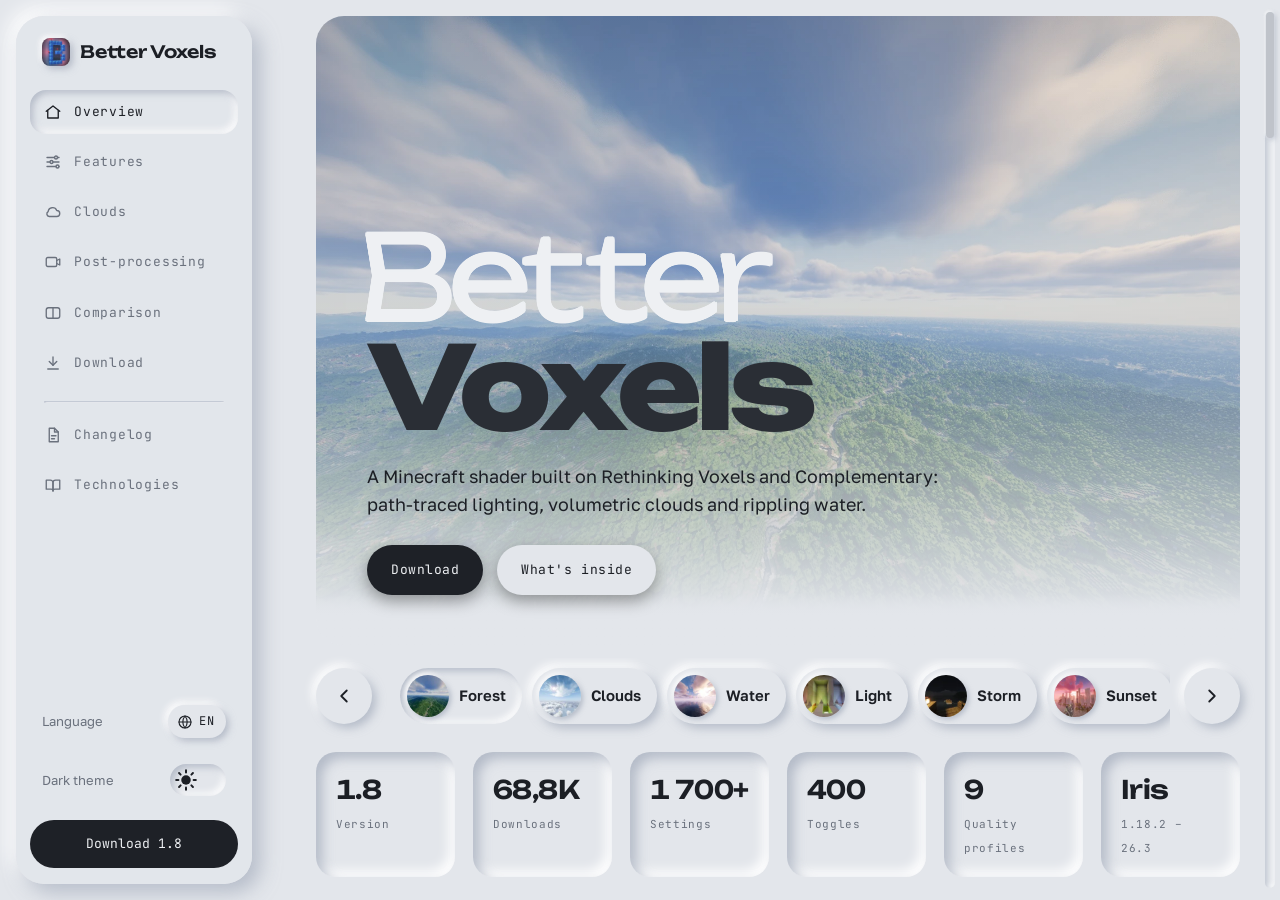
==== commit 75f4d32c: "Refine download glow animations and keep hover buttons stationary" ====
--- a/index.html
+++ b/index.html
@@ -22,6 +22,7 @@
 <style>
 /* Layout: one soft clay surface; every block is pressed out of it or sunk into it, arranged like the shader's own settings menu */
 :root{
+  --accent:#6476fc; --hero-better:#eef0f3;
   --bg:#e3e6eb;
   --hi:#ffffff;
   --lo:rgba(150,160,178,.62);
@@ -188,13 +189,13 @@
 .screen .btn:not(.solid){color:var(--ink)}
 .title{margin:0 0 clamp(14px,2vw,22px);font-family:var(--f-display);font-size:clamp(40px,9vw,120px);line-height:.95;letter-spacing:-.045em}
 /* hollow outline drawn around the whole letter shape, so overlapping glyph contours stay hidden */
-.title .o{display:block;font-weight:300;color:transparent;--ink:var(--title);
+.title .o{display:block;font-weight:300;color:transparent;--ink:var(--hero-better);
   text-shadow:1.60px 0 0 var(--ink),1.48px .61px 0 var(--ink),1.13px 1.13px 0 var(--ink),.61px 1.48px 0 var(--ink),0 1.60px 0 var(--ink),-.61px 1.48px 0 var(--ink),-1.13px 1.13px 0 var(--ink),-1.48px .61px 0 var(--ink),-1.60px 0 0 var(--ink),-1.48px -.61px 0 var(--ink),-1.13px -1.13px 0 var(--ink),-.61px -1.48px 0 var(--ink),0 -1.60px 0 var(--ink),.61px -1.48px 0 var(--ink),1.13px -1.13px 0 var(--ink),1.48px -.61px 0 var(--ink)}
 /* at this tight tracking the two t crossbars touch and the outline traces them as one bar: open the pair */
 .title .o .tt{margin-left:.07em}
 /* the thin B has a wider left side-bearing than the bold V: pull "Better" left so both start on one line */
 .title .o{margin-left:-.07em}
-.title .s{display:block;font-weight:800;color:var(--title);text-shadow:0 4px 24px var(--lo)}
+.title .s{display:block;font-weight:800;color:var(--title);text-shadow:none}
 .tag{font-family:var(--f-mono);font-size:12px;letter-spacing:.04em;color:#dde1e8;margin:0 0 clamp(18px,2.4vw,28px)}
 .lead{font-size:clamp(16px,1.4vw,19px);margin-bottom:26px;max-width:52ch;color:var(--ink)}
 .player{position:relative;z-index:1;display:flex;align-items:center;gap:12px;margin-left:auto}
@@ -349,7 +350,7 @@
 .thanks .credits{grid-template-columns:repeat(5,minmax(0,1fr));gap:14px}
 .credit{display:flex;align-items:center;gap:12px;height:100%;padding:12px 14px;border-radius:18px;text-decoration:none;color:var(--ink);background:var(--bg);
   box-shadow:4px 4px 10px var(--lo),-4px -4px 10px var(--hi),inset 0 0 0 transparent,inset 0 0 0 transparent;transition:box-shadow .3s var(--io),scale .2s var(--io),translate .4s var(--xo),background-color .5s var(--io)}
-@media (hover:hover){ .credit:hover{translate:0 -2px} }
+@media (hover:hover){ .credit:hover{translate:0 0} }
 .credit:active{scale:.97;box-shadow:0 0 0 transparent,0 0 0 transparent,inset 3px 3px 7px var(--lo),inset -3px -3px 7px var(--hi)}
 .cr-ic{flex:none;width:22px;height:22px;fill:var(--ink-2)}
 .cr-t{display:grid;gap:2px;min-width:0}
@@ -412,11 +413,11 @@
 
 /* smooth surfaces */
 .card,.btn,.stat,.inset,.raise-sm,.switch,.seg button,.pills span,.req span,.shot,.cmp-knob,.cmp-tag{transition:background-color .5s var(--io),box-shadow .5s var(--io),color .5s var(--io),translate .5s var(--io)}
-/* buttons: one eased lift on hover, a soft press on click */
-/* hover lift through a variable (one translate) */
+/* buttons stay still on hover; keep the soft press on click */
+/* stable hover position */
 .btn{translate:0 var(--lift,0px);transition:background-color .5s var(--io),box-shadow .3s var(--io),color .5s var(--io),translate .4s var(--xo),scale .2s var(--io)}
 @media (hover:hover){
-  .btn:hover{--lift:-2px}
+  .btn:hover{--lift:0px}
 }
 .log li{animation:li .6s var(--io) both;animation-delay:var(--d,0ms)}
 @keyframes li{from{opacity:0;transform:translateY(10px)}to{opacity:1;transform:none}}
@@ -452,7 +453,7 @@
 .switch::after{transition:transform .45s var(--xo),background .3s,box-shadow .3s,scale .2s var(--io)}
 .title .o,.title .s{transform-origin:0 100%}
 .vpill,.brand{transition:transform .5s var(--xo)}
-@media (hover:hover){ .vpill:hover{transform:translateY(-2px)} }
+@media (hover:hover){ .vpill:hover{transform:none} }
 
 /* motion: surfaces press out of the clay as they enter */
 /* the cover, title and numbers used to fade/slide in on load (.ld); removed at the owner's request: the first screen is shown at once */
@@ -783,6 +784,7 @@
   filter:drop-shadow(0 18px 24px rgba(0,0,0,.35))}
 #sc > main{position:relative;z-index:1}
 </style>
+<link rel="stylesheet" href="accent.css?v=20261109-spatial-glow">
 </head>
 <body>
 <div class="pl" id="pl" aria-hidden="true"><i></i></div>
@@ -1111,14 +1113,14 @@
           <div class="prev-meta" id="prevMeta">Java 1.18.2 – 26.3, Iris и Oculus</div>
           <div class="prev-downloads"><svg viewBox="0 0 24 24" aria-hidden="true"><path d="M12 3v12m-5-5 5 5 5-5M5 17v4h14v-4"/></svg><b id="prevCount" aria-live="polite">—</b><span>Загрузок</span></div>
         </div>
-        <a class="btn prev-dl" id="prevDl" href="#" download><span class="dl-ready">Скачать</span><span class="dl-paint" aria-hidden="true"><span class="dl-fill"></span></span><span class="dl-success" aria-hidden="true">Успешно</span></a>
+        <div class="dl-action"><span class="dl-rest-halo" aria-hidden="true"></span><span class="dl-halo" aria-hidden="true"><span class="dl-halo-mask"><span class="dl-halo-paint"><span class="dl-halo-fill"></span></span></span></span><a class="btn prev-dl" id="prevDl" href="#" download><span class="dl-base" aria-hidden="true"></span><span class="dl-ready">Скачать</span><span class="dl-paint" aria-hidden="true"><span class="dl-fill"></span></span><span class="dl-success" aria-hidden="true">Успешно</span></a></div>
       </div>
     </div>
     </div>
   </div>
 </div>
 
-<script src="download-motion.js"></script>
+<script src="download-motion.js?v=20261109-spatial-glow"></script>
 <script src="motion-blur.js" defer></script>
 <script src="overscroll-egg.js" defer></script>
 <script>
--- a/accent.css
+++ b/accent.css
@@ -0,0 +1,52 @@
+/* Soft glow on the three bottom download actions. */
+.dlbtns .btn.mr{--download-glow:#1bd96a}
+.dlbtns .btn.cf{--download-glow:#f16436}
+.dlbtns .btn.solid{--download-glow:var(--accent);background:var(--accent);color:#fff}
+.dlbtns .btn:is(.mr,.cf,.solid){
+  box-shadow:0 5px 15px color-mix(in srgb,var(--download-glow) 36%,transparent),
+    0 10px 30px color-mix(in srgb,var(--download-glow) 18%,transparent),
+    inset 0 1px 0 color-mix(in srgb,#fff 22%,transparent);
+}
+@media(hover:hover){
+  .dlbtns .btn:is(.mr,.cf,.solid):hover{
+    box-shadow:0 5px 19px color-mix(in srgb,var(--download-glow) 48%,transparent),
+      0 12px 36px color-mix(in srgb,var(--download-glow) 25%,transparent),
+      inset 0 1px 0 color-mix(in srgb,#fff 28%,transparent);
+  }
+}
+.dlbtns .btn:is(.mr,.cf,.solid):active{
+  box-shadow:0 2px 9px color-mix(in srgb,var(--download-glow) 32%,transparent),
+    0 5px 18px color-mix(in srgb,var(--download-glow) 15%,transparent),
+    inset 0 1px 0 color-mix(in srgb,#fff 18%,transparent);
+}
+
+/* The halo lives outside the button's clipping mask, so the paint stays inside
+   the pill while the light can extend beyond both the pill and its preview. */
+.prev:has(.dl-action){overflow:visible}
+.prev-img,.prev-shade{border-radius:inherit}
+.dl-action{position:relative;flex:none;display:grid;isolation:isolate;--dl-ok:#13b653;--dl-glow:#1bd96a}
+.dl-action .btn.prev-dl{
+  --dl-glass:#1e2127;--dl-glass-ink:#f2f4f7;
+  background:transparent;
+  color:var(--dl-glass-ink);
+  box-shadow:none;
+}
+.dl-base{position:absolute;inset:0;z-index:-1;border-radius:inherit;pointer-events:none;
+  background:var(--dl-glass)}
+.dl-action .btn.prev-dl::after{
+  content:"";position:absolute;inset:0;z-index:4;border-radius:inherit;pointer-events:none;
+  background:none;
+  box-shadow:inset 0 1px 0 #ffffff0a;
+}
+.dl-action .btn.prev-dl:active{box-shadow:none}
+.dl-rest-halo{position:absolute;inset:0;z-index:-1;border-radius:999px;pointer-events:none;
+  box-shadow:0 5px 15px #0002,0 10px 30px #0001}
+.dl-halo{
+  position:absolute;inset:0;z-index:-1;border-radius:999px;pointer-events:none;opacity:.46;
+  filter:blur(10px);
+}
+.dl-halo-mask{position:absolute;inset:0;border-radius:inherit;overflow:hidden}
+.dl-halo-paint{position:absolute;inset:0}
+.dl-halo-fill{position:absolute;inset:0 -20%;background:var(--dl-glow);transform:translateX(-100%) skewX(-18deg)}
+.dl-action:has(.dl-running) .dl-halo-fill{transform:translateX(0) skewX(-18deg)}
+.dl-running .dl-base,.dl-action:has(.dl-running) .dl-rest-halo{opacity:0}
